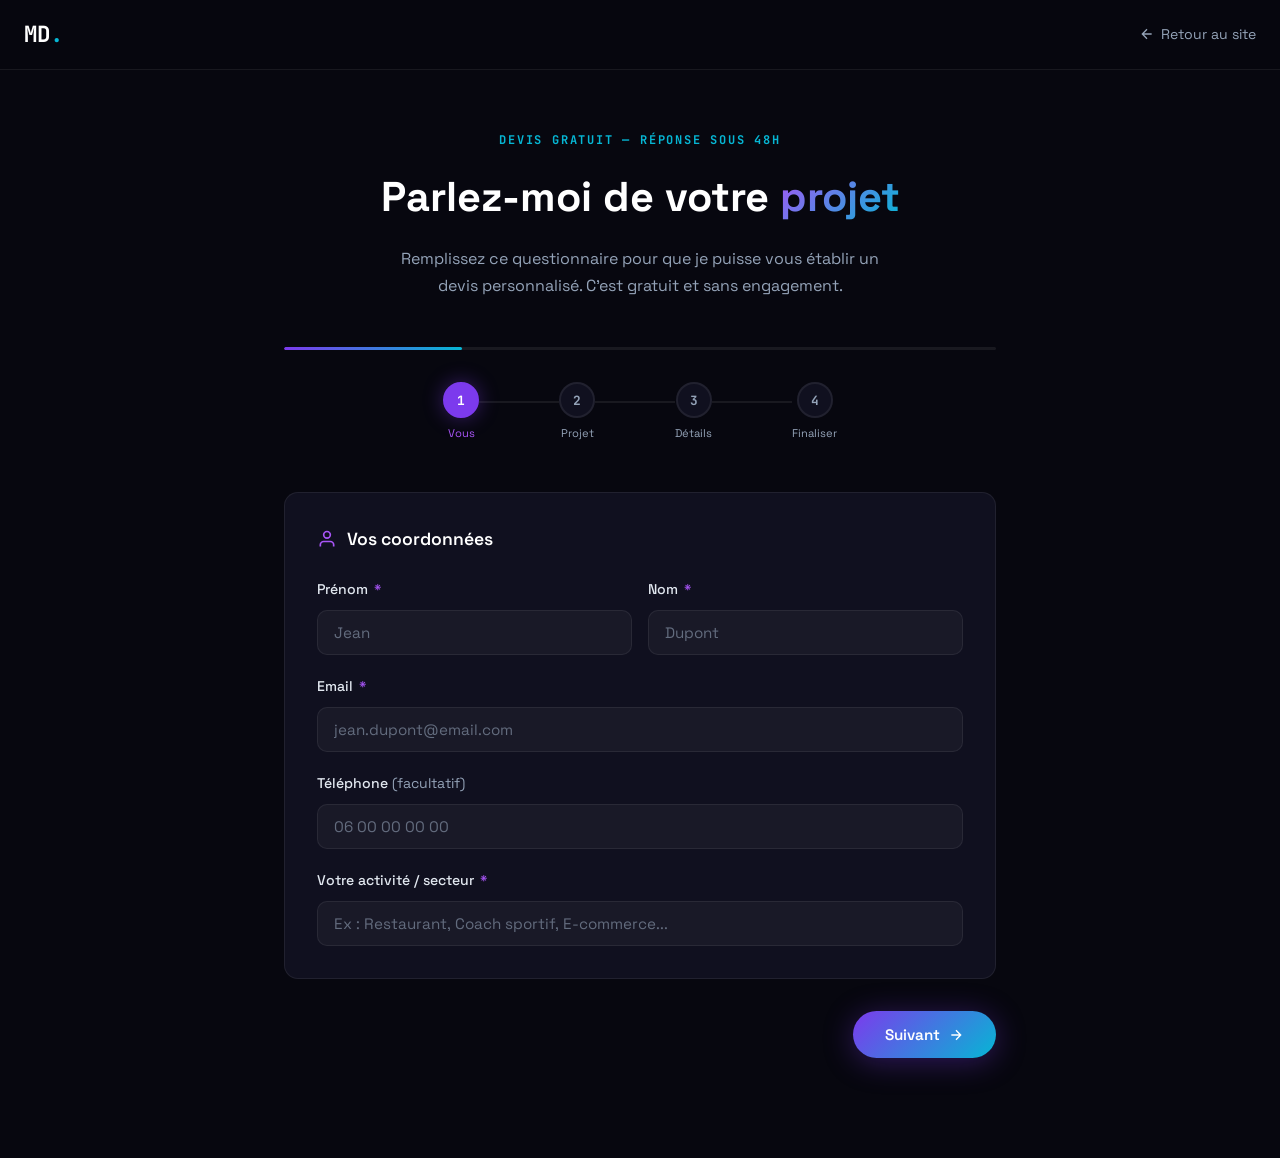
==== questionnaire.html @ 909923e6 "site terminer" ====
<!DOCTYPE html>
<html lang="fr">
<head>
  <meta charset="UTF-8" />
  <meta name="viewport" content="width=device-width, initial-scale=1.0" />
  <title>Questionnaire Projet — Maël Dufour</title>
  <meta name="description" content="Décrivez votre projet web et recevez un devis personnalisé sous 48h." />
  <link rel="preconnect" href="https://fonts.googleapis.com" />
  <link rel="preconnect" href="https://fonts.gstatic.com" crossorigin />
  <link href="https://fonts.googleapis.com/css2?family=Space+Grotesk:wght@300;400;500;600;700&family=JetBrains+Mono:wght@400;700&display=swap" rel="stylesheet" />
  <style>
    *, *::before, *::after { box-sizing: border-box; margin: 0; padding: 0; }

    :root {
      --bg: #07070f;
      --bg-2: #0d0d1a;
      --bg-card: #10101f;
      --border: rgba(255,255,255,0.07);
      --border-focus: rgba(124,58,237,0.6);
      --purple: #7c3aed;
      --purple-light: #a855f7;
      --cyan: #06b6d4;
      --text: #e2e8f0;
      --text-muted: #94a3b8;
      --radius: 14px;
      --radius-sm: 10px;
    }

    html { scroll-behavior: smooth; }
    body {
      font-family: 'Space Grotesk', sans-serif;
      background: var(--bg);
      color: var(--text);
      line-height: 1.7;
      min-height: 100vh;
    }

    a { text-decoration: none; color: inherit; }

    /* ===== NAV ===== */
    nav {
      display: flex;
      align-items: center;
      justify-content: space-between;
      padding: 0 24px;
      height: 70px;
      border-bottom: 1px solid var(--border);
      background: rgba(7,7,15,0.9);
      backdrop-filter: blur(20px);
      position: sticky;
      top: 0;
      z-index: 10;
    }
    .logo {
      font-family: 'JetBrains Mono', monospace;
      font-size: 1.4rem;
      font-weight: 700;
      color: #fff;
    }
    .dot { color: var(--cyan); }
    .back-link {
      display: flex;
      align-items: center;
      gap: 6px;
      font-size: 0.88rem;
      color: var(--text-muted);
      transition: color 0.2s;
    }
    .back-link:hover { color: #fff; }
    .back-link svg { width: 16px; height: 16px; }

    /* ===== LAYOUT ===== */
    .page {
      max-width: 760px;
      margin: 0 auto;
      padding: 60px 24px 100px;
    }

    .page-header {
      text-align: center;
      margin-bottom: 3rem;
    }
    .page-tag {
      font-family: 'JetBrains Mono', monospace;
      font-size: 0.75rem;
      font-weight: 700;
      text-transform: uppercase;
      letter-spacing: 0.15em;
      color: var(--cyan);
      margin-bottom: 0.75rem;
      display: block;
    }
    .page-header h1 {
      font-size: clamp(1.8rem, 5vw, 2.6rem);
      font-weight: 700;
      color: #fff;
      margin-bottom: 0.75rem;
    }
    .page-header p { color: var(--text-muted); font-size: 1rem; max-width: 520px; margin: 0 auto; }

    .gradient-text {
      background: linear-gradient(135deg, var(--purple-light), var(--cyan));
      -webkit-background-clip: text;
      -webkit-text-fill-color: transparent;
      background-clip: text;
    }

    /* ===== STEPS INDICATOR ===== */
    .steps-indicator {
      display: flex;
      align-items: center;
      justify-content: center;
      gap: 0;
      margin-bottom: 3rem;
    }
    .step-dot {
      display: flex;
      flex-direction: column;
      align-items: center;
      gap: 6px;
    }
    .step-dot .dot-circle {
      width: 36px; height: 36px;
      border-radius: 50%;
      border: 2px solid var(--border);
      display: flex;
      align-items: center;
      justify-content: center;
      font-size: 0.8rem;
      font-weight: 700;
      color: var(--text-muted);
      background: var(--bg-card);
      transition: all 0.3s;
      font-family: 'JetBrains Mono', monospace;
    }
    .step-dot.active .dot-circle {
      border-color: var(--purple);
      background: var(--purple);
      color: #fff;
      box-shadow: 0 0 20px rgba(124,58,237,0.4);
    }
    .step-dot.done .dot-circle {
      border-color: var(--cyan);
      background: rgba(6,182,212,0.15);
      color: var(--cyan);
    }
    .step-dot .dot-label {
      font-size: 0.7rem;
      color: var(--text-muted);
      white-space: nowrap;
    }
    .step-dot.active .dot-label { color: var(--purple-light); }
    .step-line {
      flex: 1;
      height: 2px;
      background: var(--border);
      max-width: 80px;
      margin-bottom: 22px;
      transition: background 0.3s;
    }
    .step-line.done { background: var(--cyan); }

    /* ===== FORM STEPS ===== */
    .form-step { display: none; }
    .form-step.active { display: block; animation: fadeIn 0.4s ease; }
    @keyframes fadeIn {
      from { opacity: 0; transform: translateY(16px); }
      to { opacity: 1; transform: translateY(0); }
    }

    /* ===== FORM ELEMENTS ===== */
    .form-card {
      background: var(--bg-card);
      border: 1px solid var(--border);
      border-radius: var(--radius);
      padding: 2rem;
      margin-bottom: 1.5rem;
    }
    .form-card h2 {
      font-size: 1.1rem;
      font-weight: 600;
      color: #fff;
      margin-bottom: 1.5rem;
      display: flex;
      align-items: center;
      gap: 10px;
    }
    .form-card h2 svg { width: 20px; height: 20px; color: var(--purple-light); }

    .field { margin-bottom: 1.25rem; }
    .field:last-child { margin-bottom: 0; }
    label {
      display: block;
      font-size: 0.88rem;
      font-weight: 500;
      color: var(--text);
      margin-bottom: 0.5rem;
    }
    label .req { color: var(--purple-light); margin-left: 2px; }

    input[type="text"],
    input[type="email"],
    input[type="tel"],
    select,
    textarea {
      width: 100%;
      padding: 12px 16px;
      background: rgba(255,255,255,0.04);
      border: 1px solid var(--border);
      border-radius: var(--radius-sm);
      color: var(--text);
      font-family: 'Space Grotesk', sans-serif;
      font-size: 0.95rem;
      outline: none;
      transition: border-color 0.2s, box-shadow 0.2s, background 0.2s;
      -webkit-appearance: none;
      appearance: none;
    }
    input::placeholder, textarea::placeholder { color: var(--text-muted); opacity: 0.6; }
    input:focus, select:focus, textarea:focus {
      border-color: var(--border-focus);
      background: rgba(124,58,237,0.06);
      box-shadow: 0 0 0 3px rgba(124,58,237,0.1);
    }
    textarea { resize: vertical; min-height: 120px; }
    select {
      background-image: url("data:image/svg+xml,%3Csvg xmlns='http://www.w3.org/2000/svg' width='12' height='12' viewBox='0 0 24 24' fill='none' stroke='%2394a3b8' stroke-width='2'%3E%3Cpolyline points='6 9 12 15 18 9'/%3E%3C/svg%3E");
      background-repeat: no-repeat;
      background-position: right 14px center;
      padding-right: 40px;
      cursor: pointer;
    }
    select option { background: #1a1a2e; color: var(--text); }

    .field-row { display: grid; grid-template-columns: 1fr 1fr; gap: 1rem; }

    /* Checkboxes & Radios */
    .check-grid {
      display: grid;
      grid-template-columns: 1fr 1fr;
      gap: 0.6rem;
    }
    .check-item {
      display: flex;
      align-items: center;
      gap: 10px;
      padding: 10px 14px;
      background: rgba(255,255,255,0.03);
      border: 1px solid var(--border);
      border-radius: var(--radius-sm);
      cursor: pointer;
      transition: border-color 0.2s, background 0.2s;
      user-select: none;
    }
    .check-item:hover { border-color: rgba(124,58,237,0.35); background: rgba(124,58,237,0.06); }
    .check-item input[type="checkbox"],
    .check-item input[type="radio"] {
      width: 16px; height: 16px;
      accent-color: var(--purple);
      cursor: pointer;
      flex-shrink: 0;
    }
    .check-item span { font-size: 0.88rem; color: var(--text-muted); }
    .check-item:has(input:checked) {
      border-color: rgba(124,58,237,0.5);
      background: rgba(124,58,237,0.1);
    }
    .check-item:has(input:checked) span { color: var(--text); }

    /* Field hint */
    .field-hint {
      font-size: 0.78rem;
      color: var(--text-muted);
      margin-top: 0.4rem;
      opacity: 0.7;
    }

    /* Error */
    .field-error {
      font-size: 0.78rem;
      color: #f87171;
      margin-top: 0.4rem;
      display: none;
    }
    .field.has-error input,
    .field.has-error select,
    .field.has-error textarea {
      border-color: rgba(248,113,113,0.5);
    }
    .field.has-error .field-error { display: block; }

    /* ===== NAV BUTTONS ===== */
    .form-nav {
      display: flex;
      justify-content: space-between;
      align-items: center;
      margin-top: 2rem;
      gap: 1rem;
    }
    .btn-prev {
      display: inline-flex;
      align-items: center;
      gap: 6px;
      padding: 12px 24px;
      background: transparent;
      border: 1px solid var(--border);
      border-radius: 50px;
      color: var(--text-muted);
      font-family: 'Space Grotesk', sans-serif;
      font-size: 0.9rem;
      font-weight: 500;
      cursor: pointer;
      transition: border-color 0.2s, color 0.2s;
    }
    .btn-prev:hover { border-color: rgba(255,255,255,0.2); color: var(--text); }
    .btn-prev svg { width: 16px; height: 16px; }

    .btn-next, .btn-submit {
      display: inline-flex;
      align-items: center;
      gap: 8px;
      padding: 14px 32px;
      background: linear-gradient(135deg, var(--purple), var(--cyan));
      color: #fff;
      font-family: 'Space Grotesk', sans-serif;
      font-size: 0.95rem;
      font-weight: 600;
      border: none;
      border-radius: 50px;
      cursor: pointer;
      transition: opacity 0.2s, transform 0.2s, box-shadow 0.2s;
      box-shadow: 0 4px 30px rgba(124,58,237,0.35);
    }
    .btn-next:hover, .btn-submit:hover {
      opacity: 0.9;
      transform: translateY(-2px);
      box-shadow: 0 8px 40px rgba(124,58,237,0.5);
    }
    .btn-next svg, .btn-submit svg { width: 16px; height: 16px; }

    /* ===== PAYMENT INFO ===== */
    .payment-info {
      display: flex;
      gap: 1rem;
      margin-top: 1.5rem;
    }
    .payment-card {
      flex: 1;
      padding: 1.25rem;
      border-radius: var(--radius-sm);
      text-align: center;
    }
    .payment-card--30 {
      background: rgba(124,58,237,0.1);
      border: 1px solid rgba(124,58,237,0.3);
    }
    .payment-card--70 {
      background: rgba(6,182,212,0.08);
      border: 1px solid rgba(6,182,212,0.25);
    }
    .payment-pct {
      font-family: 'JetBrains Mono', monospace;
      font-size: 2rem;
      font-weight: 700;
      display: block;
      margin-bottom: 4px;
    }
    .payment-card--30 .payment-pct { color: var(--purple-light); }
    .payment-card--70 .payment-pct { color: var(--cyan); }
    .payment-label { font-size: 0.82rem; color: var(--text-muted); }

    /* ===== SUCCESS ===== */
    #success {
      display: none;
      text-align: center;
      padding: 4rem 2rem;
      animation: fadeIn 0.5s ease;
    }
    .success-icon {
      width: 80px; height: 80px;
      background: rgba(34,197,94,0.1);
      border: 2px solid rgba(34,197,94,0.3);
      border-radius: 50%;
      display: flex;
      align-items: center;
      justify-content: center;
      margin: 0 auto 2rem;
    }
    .success-icon svg { width: 36px; height: 36px; color: #22c55e; }
    #success h2 { font-size: 1.8rem; color: #fff; margin-bottom: 0.75rem; }
    #success p { color: var(--text-muted); max-width: 420px; margin: 0 auto 2rem; }
    .btn-home {
      display: inline-flex;
      align-items: center;
      gap: 8px;
      padding: 14px 28px;
      background: linear-gradient(135deg, var(--purple), var(--cyan));
      color: #fff;
      font-weight: 600;
      border-radius: 50px;
      transition: opacity 0.2s;
    }
    .btn-home:hover { opacity: 0.85; }

    /* ===== PROGRESS BAR ===== */
    .progress-bar {
      height: 3px;
      background: var(--border);
      border-radius: 2px;
      margin-bottom: 2rem;
      overflow: hidden;
    }
    .progress-fill {
      height: 100%;
      background: linear-gradient(90deg, var(--purple), var(--cyan));
      border-radius: 2px;
      transition: width 0.4s ease;
    }

    @media (max-width: 600px) {
      .field-row { grid-template-columns: 1fr; }
      .check-grid { grid-template-columns: 1fr; }
      .payment-info { flex-direction: column; }
      .form-card { padding: 1.5rem; }
    }
  </style>
</head>
<body>

  <nav>
    <a href="index.html" class="logo">MD<span class="dot">.</span></a>
    <a href="index.html" class="back-link">
      <svg viewBox="0 0 24 24" fill="none" stroke="currentColor" stroke-width="2"><path d="M19 12H5M12 19l-7-7 7-7"/></svg>
      Retour au site
    </a>
  </nav>

  <div class="page">
    <div class="page-header">
      <span class="page-tag">Devis gratuit — Réponse sous 48h</span>
      <h1>Parlez-moi de votre <span class="gradient-text">projet</span></h1>
      <p>Remplissez ce questionnaire pour que je puisse vous établir un devis personnalisé. C'est gratuit et sans engagement.</p>
    </div>

    <!-- PROGRESS -->
    <div class="progress-bar">
      <div class="progress-fill" id="progressFill" style="width: 25%"></div>
    </div>

    <!-- STEPS INDICATOR -->
    <div class="steps-indicator">
      <div class="step-dot active" id="sdot-1">
        <div class="dot-circle">1</div>
        <span class="dot-label">Vous</span>
      </div>
      <div class="step-line" id="sline-1"></div>
      <div class="step-dot" id="sdot-2">
        <div class="dot-circle">2</div>
        <span class="dot-label">Projet</span>
      </div>
      <div class="step-line" id="sline-2"></div>
      <div class="step-dot" id="sdot-3">
        <div class="dot-circle">3</div>
        <span class="dot-label">Détails</span>
      </div>
      <div class="step-line" id="sline-3"></div>
      <div class="step-dot" id="sdot-4">
        <div class="dot-circle">4</div>
        <span class="dot-label">Finaliser</span>
      </div>
    </div>

    <!-- FORM -->
    <form id="quoteForm" novalidate>

      <!-- STEP 1 : IDENTITÉ -->
      <div class="form-step active" data-step="1">
        <div class="form-card">
          <h2>
            <svg viewBox="0 0 24 24" fill="none" stroke="currentColor" stroke-width="2"><path d="M20 21v-2a4 4 0 0 0-4-4H8a4 4 0 0 0-4 4v2"/><circle cx="12" cy="7" r="4"/></svg>
            Vos coordonnées
          </h2>
          <div class="field-row">
            <div class="field" id="f-prenom">
              <label>Prénom <span class="req">*</span></label>
              <input type="text" name="prenom" placeholder="Jean" />
              <span class="field-error">Ce champ est requis.</span>
            </div>
            <div class="field" id="f-nom">
              <label>Nom <span class="req">*</span></label>
              <input type="text" name="nom" placeholder="Dupont" />
              <span class="field-error">Ce champ est requis.</span>
            </div>
          </div>
          <div class="field" id="f-email">
            <label>Email <span class="req">*</span></label>
            <input type="email" name="email" placeholder="jean.dupont@email.com" />
            <span class="field-error">Veuillez entrer un email valide.</span>
          </div>
          <div class="field">
            <label>Téléphone <span style="color:var(--text-muted); font-weight:400">(facultatif)</span></label>
            <input type="tel" name="telephone" placeholder="06 00 00 00 00" />
          </div>
          <div class="field">
            <label>Votre activité / secteur <span class="req">*</span></label>
            <input type="text" name="activite" placeholder="Ex : Restaurant, Coach sportif, E-commerce..." id="f-activite-input" />
            <span class="field-error" id="f-activite-error">Ce champ est requis.</span>
          </div>
        </div>

        <div class="form-nav">
          <span></span>
          <button type="button" class="btn-next" onclick="nextStep(1)">
            Suivant
            <svg viewBox="0 0 24 24" fill="none" stroke="currentColor" stroke-width="2"><path d="M5 12h14M12 5l7 7-7 7"/></svg>
          </button>
        </div>
      </div>

      <!-- STEP 2 : PROJET -->
      <div class="form-step" data-step="2">
        <div class="form-card">
          <h2>
            <svg viewBox="0 0 24 24" fill="none" stroke="currentColor" stroke-width="2"><rect x="3" y="3" width="18" height="18" rx="2"/><path d="M3 9h18"/><path d="M9 21V9"/></svg>
            Type de projet
          </h2>
          <div class="field">
            <label>Quel type de site souhaitez-vous ? <span class="req">*</span></label>
            <div class="check-grid" id="typeProjet">
              <label class="check-item">
                <input type="radio" name="type_projet" value="Site vitrine" />
                <span>Site vitrine</span>
              </label>
              <label class="check-item">
                <input type="radio" name="type_projet" value="Site e-commerce" />
                <span>Site e-commerce</span>
              </label>
              <label class="check-item">
                <input type="radio" name="type_projet" value="Application web" />
                <span>Application web</span>
              </label>
              <label class="check-item">
                <input type="radio" name="type_projet" value="Blog / Portfolio" />
                <span>Blog / Portfolio</span>
              </label>
              <label class="check-item">
                <input type="radio" name="type_projet" value="Refonte de site" />
                <span>Refonte de site existant</span>
              </label>
              <label class="check-item">
                <input type="radio" name="type_projet" value="Autre" />
                <span>Autre</span>
              </label>
            </div>
            <span class="field-error" id="typeProjetError">Veuillez sélectionner une option.</span>
          </div>
        </div>

        <div class="form-card">
          <h2>
            <svg viewBox="0 0 24 24" fill="none" stroke="currentColor" stroke-width="2"><path d="M11 4H4a2 2 0 0 0-2 2v14a2 2 0 0 0 2 2h14a2 2 0 0 0 2-2v-7"/><path d="M18.5 2.5a2.121 2.121 0 0 1 3 3L12 15l-4 1 1-4 9.5-9.5z"/></svg>
            Description du projet
          </h2>
          <div class="field" id="f-description">
            <label>Décrivez votre projet <span class="req">*</span></label>
            <textarea name="description" placeholder="Ex : Je souhaite un site vitrine pour mon restaurant avec une carte en ligne, un formulaire de réservation et une galerie photos..."></textarea>
            <span class="field-error">Merci de décrire votre projet.</span>
          </div>
        </div>

        <div class="form-nav">
          <button type="button" class="btn-prev" onclick="prevStep(2)">
            <svg viewBox="0 0 24 24" fill="none" stroke="currentColor" stroke-width="2"><path d="M19 12H5M12 5l-7 7 7 7"/></svg>
            Retour
          </button>
          <button type="button" class="btn-next" onclick="nextStep(2)">
            Suivant
            <svg viewBox="0 0 24 24" fill="none" stroke="currentColor" stroke-width="2"><path d="M5 12h14M12 5l7 7-7 7"/></svg>
          </button>
        </div>
      </div>

      <!-- STEP 3 : DÉTAILS -->
      <div class="form-step" data-step="3">
        <div class="form-card">
          <h2>
            <svg viewBox="0 0 24 24" fill="none" stroke="currentColor" stroke-width="2"><polyline points="9 11 12 14 22 4"/><path d="M21 12v7a2 2 0 0 1-2 2H5a2 2 0 0 1-2-2V5a2 2 0 0 1 2-2h11"/></svg>
            Fonctionnalités souhaitées
          </h2>
          <div class="field">
            <label>Cochez tout ce qui vous intéresse</label>
            <div class="check-grid">
              <label class="check-item">
                <input type="checkbox" name="features" value="Formulaire de contact" />
                <span>Formulaire de contact</span>
              </label>
              <label class="check-item">
                <input type="checkbox" name="features" value="Blog / actualités" />
                <span>Blog / actualités</span>
              </label>
              <label class="check-item">
                <input type="checkbox" name="features" value="Espace membre / login" />
                <span>Espace membre / login</span>
              </label>
              <label class="check-item">
                <input type="checkbox" name="features" value="Paiement en ligne" />
                <span>Paiement en ligne</span>
              </label>
              <label class="check-item">
                <input type="checkbox" name="features" value="Galerie photos / portfolio" />
                <span>Galerie photos / portfolio</span>
              </label>
              <label class="check-item">
                <input type="checkbox" name="features" value="Multilingue" />
                <span>Multilingue</span>
              </label>
              <label class="check-item">
                <input type="checkbox" name="features" value="Réservation en ligne" />
                <span>Réservation en ligne</span>
              </label>
              <label class="check-item">
                <input type="checkbox" name="features" value="Chat / support" />
                <span>Chat / support</span>
              </label>
              <label class="check-item">
                <input type="checkbox" name="features" value="Tableau de bord admin" />
                <span>Tableau de bord admin</span>
              </label>
              <label class="check-item">
                <input type="checkbox" name="features" value="Carte Google Maps" />
                <span>Carte Google Maps</span>
              </label>
            </div>
          </div>
        </div>

        <div class="form-card">
          <h2>
            <svg viewBox="0 0 24 24" fill="none" stroke="currentColor" stroke-width="2"><circle cx="12" cy="12" r="10"/><polyline points="12 6 12 12 16 14"/></svg>
            Bon à savoir
          </h2>
          <div style="display:flex; flex-direction:column; gap:0.75rem;">
            <div style="display:flex; align-items:flex-start; gap:12px; padding:1rem 1.25rem; background:rgba(124,58,237,0.08); border:1px solid rgba(124,58,237,0.25); border-radius:10px;">
              <svg style="flex-shrink:0;margin-top:2px;color:#a855f7;width:20px;height:20px;" viewBox="0 0 24 24" fill="none" stroke="currentColor" stroke-width="2"><path d="M17 21v-2a4 4 0 0 0-4-4H5a4 4 0 0 0-4 4v2"/><circle cx="9" cy="7" r="4"/><path d="M23 21v-2a4 4 0 0 0-3-3.87"/><path d="M16 3.13a4 4 0 0 1 0 7.75"/></svg>
              <div>
                <p style="color:#fff; font-weight:600; margin-bottom:4px; font-size:0.92rem;">Un seul projet à la fois</p>
                <p style="font-size:0.85rem; margin:0;">Je ne prends qu'un seul contrat à la fois. Cela me permet de me consacrer entièrement à votre projet et de vous livrer un travail de qualité, sans précipitation.</p>
              </div>
            </div>
          </div>
          <div class="field" style="margin-top:1.25rem; margin-bottom:0;">
            <label>Avez-vous déjà une adresse de site web (domaine) ?</label>
            <div class="check-grid" style="grid-template-columns: repeat(3, 1fr);">
              <label class="check-item">
                <input type="radio" name="domaine" value="Oui" />
                <span>Oui</span>
              </label>
              <label class="check-item">
                <input type="radio" name="domaine" value="Non" />
                <span>Non</span>
              </label>
              <label class="check-item">
                <input type="radio" name="domaine" value="Je ne sais pas" />
                <span>Je ne sais pas</span>
              </label>
            </div>
          </div>
        </div>

        <div class="form-nav">
          <button type="button" class="btn-prev" onclick="prevStep(3)">
            <svg viewBox="0 0 24 24" fill="none" stroke="currentColor" stroke-width="2"><path d="M19 12H5M12 5l-7 7 7 7"/></svg>
            Retour
          </button>
          <button type="button" class="btn-next" onclick="nextStep(3)">
            Suivant
            <svg viewBox="0 0 24 24" fill="none" stroke="currentColor" stroke-width="2"><path d="M5 12h14M12 5l7 7-7 7"/></svg>
          </button>
        </div>
      </div>

      <!-- STEP 4 : FINALISER -->
      <div class="form-step" data-step="4">
        <div class="form-card">
          <h2>
            <svg viewBox="0 0 24 24" fill="none" stroke="currentColor" stroke-width="2"><path d="M21 15a2 2 0 0 1-2 2H7l-4 4V5a2 2 0 0 1 2-2h14a2 2 0 0 1 2 2z"/></svg>
            Informations supplémentaires
          </h2>
          <div class="field">
            <label>Des sites qui vous plaisent / inspirations ?</label>
            <textarea name="inspirations" placeholder="Collez des liens ou décrivez un style qui vous plaît..." style="min-height: 90px;"></textarea>
            <p class="field-hint">Facultatif, mais très utile pour le design.</p>
          </div>
          <div class="field">
            <label>Avez-vous d'autres informations à ajouter ?</label>
            <textarea name="autres" placeholder="Tout ce qui pourrait m'aider à mieux comprendre votre projet..." style="min-height: 90px;"></textarea>
          </div>
          <div class="field">
            <label>Comment avez-vous entendu parler de moi ?</label>
            <select name="source">
              <option value="" disabled selected>Choisir...</option>
              <option value="Bouche à oreille">Bouche à oreille</option>
              <option value="Réseaux sociaux">Réseaux sociaux</option>
              <option value="Recherche Google">Recherche Google</option>
              <option value="Recommandation">Recommandation d'un ami / collègue</option>
              <option value="Autre">Autre</option>
            </select>
          </div>
        </div>

        <!-- MODALITÉ DE PAIEMENT -->
        <div class="form-card">
          <h2>
            <svg viewBox="0 0 24 24" fill="none" stroke="currentColor" stroke-width="2"><rect x="1" y="4" width="22" height="16" rx="2"/><line x1="1" y1="10" x2="23" y2="10"/></svg>
            Modalité de paiement
          </h2>
          <p style="font-size:0.9rem; color:var(--text-muted); margin-bottom:0">En acceptant le devis, vous confirmez avoir pris connaissance des conditions de paiement suivantes :</p>
          <div class="payment-info">
            <div class="payment-card payment-card--30">
              <span class="payment-pct">30%</span>
              <span class="payment-label">Acompte au démarrage du projet</span>
            </div>
            <div class="payment-card payment-card--70">
              <span class="payment-pct">70%</span>
              <span class="payment-label">Solde à la livraison du site</span>
            </div>
          </div>
        </div>

        <div class="form-nav">
          <button type="button" class="btn-prev" onclick="prevStep(4)">
            <svg viewBox="0 0 24 24" fill="none" stroke="currentColor" stroke-width="2"><path d="M19 12H5M12 5l-7 7 7 7"/></svg>
            Retour
          </button>
          <button type="submit" class="btn-submit">
            <svg viewBox="0 0 24 24" fill="none" stroke="currentColor" stroke-width="2"><path d="M22 2L11 13M22 2l-7 20-4-9-9-4 20-7z"/></svg>
            Envoyer ma demande
          </button>
        </div>
      </div>

    </form>

    <!-- SUCCESS -->
    <div id="success">
      <div class="success-icon">
        <svg viewBox="0 0 24 24" fill="none" stroke="currentColor" stroke-width="2.5"><polyline points="20 6 9 17 4 12"/></svg>
      </div>
      <h2>Demande envoyée !</h2>
      <p>Merci pour votre confiance. Je lis votre questionnaire et vous réponds avec un devis sous <strong>48h</strong>.</p>
      <a href="index.html" class="btn-home">
        <svg viewBox="0 0 24 24" fill="none" stroke="currentColor" stroke-width="2" style="width:16px;height:16px;"><path d="M3 9l9-7 9 7v11a2 2 0 0 1-2 2H5a2 2 0 0 1-2-2z"/><polyline points="9 22 9 12 15 12 15 22"/></svg>
        Retour à l'accueil
      </a>
    </div>

  </div>

  <script>
    // ---- STEP NAVIGATION ----
    let currentStep = 1;
    const totalSteps = 4;

    function updateUI(step) {
      // Show correct form step
      document.querySelectorAll('.form-step').forEach(s => s.classList.remove('active'));
      const active = document.querySelector(`[data-step="${step}"]`);
      if (active) active.classList.add('active');

      // Progress bar
      document.getElementById('progressFill').style.width = (step / totalSteps * 100) + '%';

      // Step dots
      for (let i = 1; i <= totalSteps; i++) {
        const dot = document.getElementById(`sdot-${i}`);
        dot.classList.remove('active', 'done');
        if (i < step) dot.classList.add('done');
        else if (i === step) dot.classList.add('active');
      }
      // Step lines
      for (let i = 1; i < totalSteps; i++) {
        const line = document.getElementById(`sline-${i}`);
        if (line) line.classList.toggle('done', i < step);
      }

      window.scrollTo({ top: 0, behavior: 'smooth' });
    }

    function validateStep(step) {
      let valid = true;

      if (step === 1) {
        ['prenom', 'nom'].forEach(name => {
          const field = document.querySelector(`input[name="${name}"]`);
          const wrapper = field.closest('.field');
          if (!field.value.trim()) {
            wrapper.classList.add('has-error');
            valid = false;
          } else {
            wrapper.classList.remove('has-error');
          }
        });

        const email = document.querySelector('input[name="email"]');
        const emailWrapper = email.closest('.field');
        const emailValid = /^[^\s@]+@[^\s@]+\.[^\s@]+$/.test(email.value.trim());
        if (!emailValid) {
          emailWrapper.classList.add('has-error');
          valid = false;
        } else {
          emailWrapper.classList.remove('has-error');
        }

        const activite = document.querySelector('input[name="activite"]');
        const activiteWrapper = document.getElementById('f-activite-input').closest('.field');
        if (!activite.value.trim()) {
          activiteWrapper.classList.add('has-error');
          document.getElementById('f-activite-error').style.display = 'block';
          valid = false;
        } else {
          activiteWrapper.classList.remove('has-error');
          document.getElementById('f-activite-error').style.display = 'none';
        }
      }

      if (step === 2) {
        const typeSelected = document.querySelector('input[name="type_projet"]:checked');
        const typeError = document.getElementById('typeProjetError');
        if (!typeSelected) {
          typeError.style.display = 'block';
          valid = false;
        } else {
          typeError.style.display = 'none';
        }

        const desc = document.querySelector('textarea[name="description"]');
        const descWrapper = desc.closest('.field');
        if (!desc.value.trim()) {
          descWrapper.classList.add('has-error');
          valid = false;
        } else {
          descWrapper.classList.remove('has-error');
        }
      }

      // step 3 : no required fields

      return valid;
    }

    function nextStep(from) {
      if (!validateStep(from)) return;
      currentStep = from + 1;
      updateUI(currentStep);
    }

    function prevStep(from) {
      currentStep = from - 1;
      updateUI(currentStep);
    }

    // ---- FORM SUBMIT ----
    document.getElementById('quoteForm').addEventListener('submit', function(e) {
      e.preventDefault();

      const data = new FormData(this);
      const features = [...document.querySelectorAll('input[name="features"]:checked')].map(i => i.value);

      // Build email body
      const body = [
        `Prénom : ${data.get('prenom')}`,
        `Nom : ${data.get('nom')}`,
        `Email : ${data.get('email')}`,
        `Téléphone : ${data.get('telephone') || 'Non renseigné'}`,
        `Activité : ${data.get('activite')}`,
        ``,
        `Type de projet : ${data.get('type_projet')}`,
        `Description : ${data.get('description')}`,
        ``,
        `Fonctionnalités : ${features.length ? features.join(', ') : 'Aucune sélectionnée'}`,
        `Domaine existant : ${data.get('domaine') || 'Non renseigné'}`,
        ``,
        `Inspirations : ${data.get('inspirations') || 'Non renseigné'}`,
        `Autres infos : ${data.get('autres') || 'Non renseigné'}`,
        `Source : ${data.get('source') || 'Non renseigné'}`,
      ].join('\n');

      const subject = encodeURIComponent(`[Devis] Nouveau projet - ${data.get('prenom')} ${data.get('nom')}`);
      const bodyEncoded = encodeURIComponent(body);

      // Open mailto
      window.location.href = `mailto:maeldufour408@gmail.com?subject=${subject}&body=${bodyEncoded}`;

      // Show success
      document.getElementById('quoteForm').style.display = 'none';
      document.querySelector('.steps-indicator').style.display = 'none';
      document.querySelector('.progress-bar').style.display = 'none';
      document.getElementById('success').style.display = 'block';
    });
  </script>

</body>
</html>
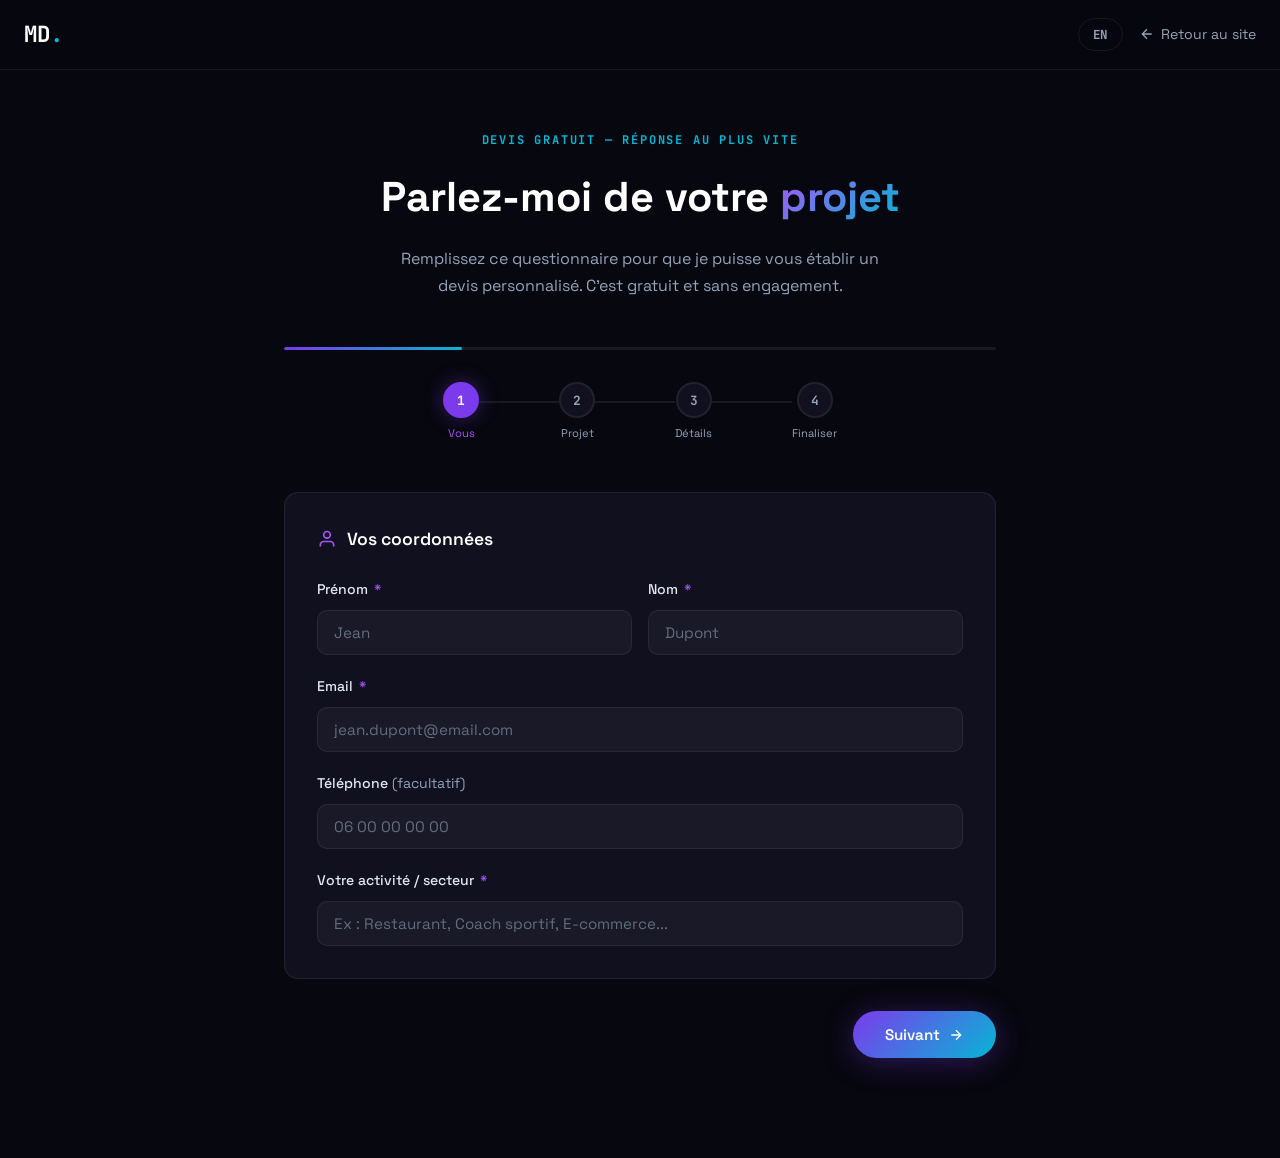
==== commit 4ebf0b72: "push" ====
--- a/questionnaire.html
+++ b/questionnaire.html
@@ -4,418 +4,125 @@
   <meta charset="UTF-8" />
   <meta name="viewport" content="width=device-width, initial-scale=1.0" />
   <title>Questionnaire Projet — Maël Dufour</title>
-  <meta name="description" content="Décrivez votre projet web et recevez un devis personnalisé sous 48h." />
   <link rel="preconnect" href="https://fonts.googleapis.com" />
   <link rel="preconnect" href="https://fonts.gstatic.com" crossorigin />
   <link href="https://fonts.googleapis.com/css2?family=Space+Grotesk:wght@300;400;500;600;700&family=JetBrains+Mono:wght@400;700&display=swap" rel="stylesheet" />
   <style>
     *, *::before, *::after { box-sizing: border-box; margin: 0; padding: 0; }
-
     :root {
-      --bg: #07070f;
-      --bg-2: #0d0d1a;
-      --bg-card: #10101f;
-      --border: rgba(255,255,255,0.07);
-      --border-focus: rgba(124,58,237,0.6);
-      --purple: #7c3aed;
-      --purple-light: #a855f7;
-      --cyan: #06b6d4;
-      --text: #e2e8f0;
-      --text-muted: #94a3b8;
-      --radius: 14px;
-      --radius-sm: 10px;
-    }
-
+      --bg: #07070f; --bg-2: #0d0d1a; --bg-card: #10101f;
+      --border: rgba(255,255,255,0.07); --border-focus: rgba(124,58,237,0.6);
+      --purple: #7c3aed; --purple-light: #a855f7; --cyan: #06b6d4;
+      --text: #e2e8f0; --text-muted: #94a3b8;
+      --radius: 14px; --radius-sm: 10px;
+    }
     html { scroll-behavior: smooth; }
-    body {
-      font-family: 'Space Grotesk', sans-serif;
-      background: var(--bg);
-      color: var(--text);
-      line-height: 1.7;
-      min-height: 100vh;
-    }
-
+    body { font-family: 'Space Grotesk', sans-serif; background: var(--bg); color: var(--text); line-height: 1.7; min-height: 100vh; }
     a { text-decoration: none; color: inherit; }
 
-    /* ===== NAV ===== */
     nav {
-      display: flex;
-      align-items: center;
-      justify-content: space-between;
-      padding: 0 24px;
-      height: 70px;
-      border-bottom: 1px solid var(--border);
-      background: rgba(7,7,15,0.9);
-      backdrop-filter: blur(20px);
-      position: sticky;
-      top: 0;
-      z-index: 10;
-    }
-    .logo {
-      font-family: 'JetBrains Mono', monospace;
-      font-size: 1.4rem;
-      font-weight: 700;
-      color: #fff;
-    }
+      display: flex; align-items: center; justify-content: space-between;
+      padding: 0 24px; height: 70px; border-bottom: 1px solid var(--border);
+      background: rgba(7,7,15,0.9); backdrop-filter: blur(20px);
+      position: sticky; top: 0; z-index: 10;
+    }
+    .logo { font-family: 'JetBrains Mono', monospace; font-size: 1.4rem; font-weight: 700; color: #fff; }
     .dot { color: var(--cyan); }
-    .back-link {
-      display: flex;
-      align-items: center;
-      gap: 6px;
-      font-size: 0.88rem;
-      color: var(--text-muted);
-      transition: color 0.2s;
-    }
+    .nav-right { display: flex; align-items: center; gap: 1rem; }
+    .back-link { display: flex; align-items: center; gap: 6px; font-size: 0.88rem; color: var(--text-muted); transition: color 0.2s; }
     .back-link:hover { color: #fff; }
     .back-link svg { width: 16px; height: 16px; }
-
-    /* ===== LAYOUT ===== */
-    .page {
-      max-width: 760px;
-      margin: 0 auto;
-      padding: 60px 24px 100px;
-    }
-
-    .page-header {
-      text-align: center;
-      margin-bottom: 3rem;
-    }
-    .page-tag {
-      font-family: 'JetBrains Mono', monospace;
-      font-size: 0.75rem;
-      font-weight: 700;
-      text-transform: uppercase;
-      letter-spacing: 0.15em;
-      color: var(--cyan);
-      margin-bottom: 0.75rem;
-      display: block;
-    }
-    .page-header h1 {
-      font-size: clamp(1.8rem, 5vw, 2.6rem);
-      font-weight: 700;
-      color: #fff;
-      margin-bottom: 0.75rem;
-    }
+    .lang-toggle {
+      padding: 7px 14px; background: transparent; border: 1px solid var(--border);
+      border-radius: 50px; color: var(--text-muted);
+      font-family: 'JetBrains Mono', monospace; font-size: 0.78rem; font-weight: 700;
+      letter-spacing: 0.05em; cursor: pointer; transition: border-color 0.2s, color 0.2s, background 0.2s;
+    }
+    .lang-toggle:hover { border-color: var(--cyan); color: var(--cyan); background: rgba(6,182,212,0.07); }
+
+    .page { max-width: 760px; margin: 0 auto; padding: 60px 24px 100px; }
+    .page-header { text-align: center; margin-bottom: 3rem; }
+    .page-tag { font-family: 'JetBrains Mono', monospace; font-size: 0.75rem; font-weight: 700; text-transform: uppercase; letter-spacing: 0.15em; color: var(--cyan); margin-bottom: 0.75rem; display: block; }
+    .page-header h1 { font-size: clamp(1.8rem, 5vw, 2.6rem); font-weight: 700; color: #fff; margin-bottom: 0.75rem; }
     .page-header p { color: var(--text-muted); font-size: 1rem; max-width: 520px; margin: 0 auto; }
-
-    .gradient-text {
-      background: linear-gradient(135deg, var(--purple-light), var(--cyan));
-      -webkit-background-clip: text;
-      -webkit-text-fill-color: transparent;
-      background-clip: text;
-    }
-
-    /* ===== STEPS INDICATOR ===== */
-    .steps-indicator {
-      display: flex;
-      align-items: center;
-      justify-content: center;
-      gap: 0;
-      margin-bottom: 3rem;
-    }
-    .step-dot {
-      display: flex;
-      flex-direction: column;
-      align-items: center;
-      gap: 6px;
-    }
-    .step-dot .dot-circle {
-      width: 36px; height: 36px;
-      border-radius: 50%;
-      border: 2px solid var(--border);
-      display: flex;
-      align-items: center;
-      justify-content: center;
-      font-size: 0.8rem;
-      font-weight: 700;
-      color: var(--text-muted);
-      background: var(--bg-card);
-      transition: all 0.3s;
-      font-family: 'JetBrains Mono', monospace;
-    }
-    .step-dot.active .dot-circle {
-      border-color: var(--purple);
-      background: var(--purple);
-      color: #fff;
-      box-shadow: 0 0 20px rgba(124,58,237,0.4);
-    }
-    .step-dot.done .dot-circle {
-      border-color: var(--cyan);
-      background: rgba(6,182,212,0.15);
-      color: var(--cyan);
-    }
-    .step-dot .dot-label {
-      font-size: 0.7rem;
-      color: var(--text-muted);
-      white-space: nowrap;
-    }
+    .gradient-text { background: linear-gradient(135deg, var(--purple-light), var(--cyan)); -webkit-background-clip: text; -webkit-text-fill-color: transparent; background-clip: text; }
+
+    .steps-indicator { display: flex; align-items: center; justify-content: center; gap: 0; margin-bottom: 3rem; }
+    .step-dot { display: flex; flex-direction: column; align-items: center; gap: 6px; }
+    .step-dot .dot-circle { width: 36px; height: 36px; border-radius: 50%; border: 2px solid var(--border); display: flex; align-items: center; justify-content: center; font-size: 0.8rem; font-weight: 700; color: var(--text-muted); background: var(--bg-card); transition: all 0.3s; font-family: 'JetBrains Mono', monospace; }
+    .step-dot.active .dot-circle { border-color: var(--purple); background: var(--purple); color: #fff; box-shadow: 0 0 20px rgba(124,58,237,0.4); }
+    .step-dot.done .dot-circle { border-color: var(--cyan); background: rgba(6,182,212,0.15); color: var(--cyan); }
+    .step-dot .dot-label { font-size: 0.7rem; color: var(--text-muted); white-space: nowrap; }
     .step-dot.active .dot-label { color: var(--purple-light); }
-    .step-line {
-      flex: 1;
-      height: 2px;
-      background: var(--border);
-      max-width: 80px;
-      margin-bottom: 22px;
-      transition: background 0.3s;
-    }
+    .step-line { flex: 1; height: 2px; background: var(--border); max-width: 80px; margin-bottom: 22px; transition: background 0.3s; }
     .step-line.done { background: var(--cyan); }
 
-    /* ===== FORM STEPS ===== */
     .form-step { display: none; }
     .form-step.active { display: block; animation: fadeIn 0.4s ease; }
-    @keyframes fadeIn {
-      from { opacity: 0; transform: translateY(16px); }
-      to { opacity: 1; transform: translateY(0); }
-    }
-
-    /* ===== FORM ELEMENTS ===== */
-    .form-card {
-      background: var(--bg-card);
-      border: 1px solid var(--border);
-      border-radius: var(--radius);
-      padding: 2rem;
-      margin-bottom: 1.5rem;
-    }
-    .form-card h2 {
-      font-size: 1.1rem;
-      font-weight: 600;
-      color: #fff;
-      margin-bottom: 1.5rem;
-      display: flex;
-      align-items: center;
-      gap: 10px;
-    }
+    @keyframes fadeIn { from { opacity: 0; transform: translateY(16px); } to { opacity: 1; transform: translateY(0); } }
+
+    .form-card { background: var(--bg-card); border: 1px solid var(--border); border-radius: var(--radius); padding: 2rem; margin-bottom: 1.5rem; }
+    .form-card h2 { font-size: 1.1rem; font-weight: 600; color: #fff; margin-bottom: 1.5rem; display: flex; align-items: center; gap: 10px; }
     .form-card h2 svg { width: 20px; height: 20px; color: var(--purple-light); }
 
     .field { margin-bottom: 1.25rem; }
     .field:last-child { margin-bottom: 0; }
-    label {
-      display: block;
-      font-size: 0.88rem;
-      font-weight: 500;
-      color: var(--text);
-      margin-bottom: 0.5rem;
-    }
+    label { display: block; font-size: 0.88rem; font-weight: 500; color: var(--text); margin-bottom: 0.5rem; }
     label .req { color: var(--purple-light); margin-left: 2px; }
 
-    input[type="text"],
-    input[type="email"],
-    input[type="tel"],
-    select,
-    textarea {
-      width: 100%;
-      padding: 12px 16px;
-      background: rgba(255,255,255,0.04);
-      border: 1px solid var(--border);
-      border-radius: var(--radius-sm);
-      color: var(--text);
-      font-family: 'Space Grotesk', sans-serif;
-      font-size: 0.95rem;
-      outline: none;
-      transition: border-color 0.2s, box-shadow 0.2s, background 0.2s;
-      -webkit-appearance: none;
-      appearance: none;
+    input[type="text"], input[type="email"], input[type="tel"], select, textarea {
+      width: 100%; padding: 12px 16px; background: rgba(255,255,255,0.04); border: 1px solid var(--border);
+      border-radius: var(--radius-sm); color: var(--text); font-family: 'Space Grotesk', sans-serif;
+      font-size: 0.95rem; outline: none; transition: border-color 0.2s, box-shadow 0.2s, background 0.2s;
+      -webkit-appearance: none; appearance: none;
     }
     input::placeholder, textarea::placeholder { color: var(--text-muted); opacity: 0.6; }
-    input:focus, select:focus, textarea:focus {
-      border-color: var(--border-focus);
-      background: rgba(124,58,237,0.06);
-      box-shadow: 0 0 0 3px rgba(124,58,237,0.1);
-    }
+    input:focus, select:focus, textarea:focus { border-color: var(--border-focus); background: rgba(124,58,237,0.06); box-shadow: 0 0 0 3px rgba(124,58,237,0.1); }
     textarea { resize: vertical; min-height: 120px; }
-    select {
-      background-image: url("data:image/svg+xml,%3Csvg xmlns='http://www.w3.org/2000/svg' width='12' height='12' viewBox='0 0 24 24' fill='none' stroke='%2394a3b8' stroke-width='2'%3E%3Cpolyline points='6 9 12 15 18 9'/%3E%3C/svg%3E");
-      background-repeat: no-repeat;
-      background-position: right 14px center;
-      padding-right: 40px;
-      cursor: pointer;
-    }
+    select { background-image: url("data:image/svg+xml,%3Csvg xmlns='http://www.w3.org/2000/svg' width='12' height='12' viewBox='0 0 24 24' fill='none' stroke='%2394a3b8' stroke-width='2'%3E%3Cpolyline points='6 9 12 15 18 9'/%3E%3C/svg%3E"); background-repeat: no-repeat; background-position: right 14px center; padding-right: 40px; cursor: pointer; }
     select option { background: #1a1a2e; color: var(--text); }
 
     .field-row { display: grid; grid-template-columns: 1fr 1fr; gap: 1rem; }
-
-    /* Checkboxes & Radios */
-    .check-grid {
-      display: grid;
-      grid-template-columns: 1fr 1fr;
-      gap: 0.6rem;
-    }
-    .check-item {
-      display: flex;
-      align-items: center;
-      gap: 10px;
-      padding: 10px 14px;
-      background: rgba(255,255,255,0.03);
-      border: 1px solid var(--border);
-      border-radius: var(--radius-sm);
-      cursor: pointer;
-      transition: border-color 0.2s, background 0.2s;
-      user-select: none;
-    }
+    .check-grid { display: grid; grid-template-columns: 1fr 1fr; gap: 0.6rem; }
+    .check-item { display: flex; align-items: center; gap: 10px; padding: 10px 14px; background: rgba(255,255,255,0.03); border: 1px solid var(--border); border-radius: var(--radius-sm); cursor: pointer; transition: border-color 0.2s, background 0.2s; user-select: none; }
     .check-item:hover { border-color: rgba(124,58,237,0.35); background: rgba(124,58,237,0.06); }
-    .check-item input[type="checkbox"],
-    .check-item input[type="radio"] {
-      width: 16px; height: 16px;
-      accent-color: var(--purple);
-      cursor: pointer;
-      flex-shrink: 0;
-    }
+    .check-item input[type="checkbox"], .check-item input[type="radio"] { width: 16px; height: 16px; accent-color: var(--purple); cursor: pointer; flex-shrink: 0; }
     .check-item span { font-size: 0.88rem; color: var(--text-muted); }
-    .check-item:has(input:checked) {
-      border-color: rgba(124,58,237,0.5);
-      background: rgba(124,58,237,0.1);
-    }
+    .check-item:has(input:checked) { border-color: rgba(124,58,237,0.5); background: rgba(124,58,237,0.1); }
     .check-item:has(input:checked) span { color: var(--text); }
 
-    /* Field hint */
-    .field-hint {
-      font-size: 0.78rem;
-      color: var(--text-muted);
-      margin-top: 0.4rem;
-      opacity: 0.7;
-    }
-
-    /* Error */
-    .field-error {
-      font-size: 0.78rem;
-      color: #f87171;
-      margin-top: 0.4rem;
-      display: none;
-    }
-    .field.has-error input,
-    .field.has-error select,
-    .field.has-error textarea {
-      border-color: rgba(248,113,113,0.5);
-    }
+    .field-hint { font-size: 0.78rem; color: var(--text-muted); margin-top: 0.4rem; opacity: 0.7; }
+    .field-error { font-size: 0.78rem; color: #f87171; margin-top: 0.4rem; display: none; }
+    .field.has-error input, .field.has-error select, .field.has-error textarea { border-color: rgba(248,113,113,0.5); }
     .field.has-error .field-error { display: block; }
 
-    /* ===== NAV BUTTONS ===== */
-    .form-nav {
-      display: flex;
-      justify-content: space-between;
-      align-items: center;
-      margin-top: 2rem;
-      gap: 1rem;
-    }
-    .btn-prev {
-      display: inline-flex;
-      align-items: center;
-      gap: 6px;
-      padding: 12px 24px;
-      background: transparent;
-      border: 1px solid var(--border);
-      border-radius: 50px;
-      color: var(--text-muted);
-      font-family: 'Space Grotesk', sans-serif;
-      font-size: 0.9rem;
-      font-weight: 500;
-      cursor: pointer;
-      transition: border-color 0.2s, color 0.2s;
-    }
+    .form-nav { display: flex; justify-content: space-between; align-items: center; margin-top: 2rem; gap: 1rem; }
+    .btn-prev { display: inline-flex; align-items: center; gap: 6px; padding: 12px 24px; background: transparent; border: 1px solid var(--border); border-radius: 50px; color: var(--text-muted); font-family: 'Space Grotesk', sans-serif; font-size: 0.9rem; font-weight: 500; cursor: pointer; transition: border-color 0.2s, color 0.2s; }
     .btn-prev:hover { border-color: rgba(255,255,255,0.2); color: var(--text); }
     .btn-prev svg { width: 16px; height: 16px; }
-
-    .btn-next, .btn-submit {
-      display: inline-flex;
-      align-items: center;
-      gap: 8px;
-      padding: 14px 32px;
-      background: linear-gradient(135deg, var(--purple), var(--cyan));
-      color: #fff;
-      font-family: 'Space Grotesk', sans-serif;
-      font-size: 0.95rem;
-      font-weight: 600;
-      border: none;
-      border-radius: 50px;
-      cursor: pointer;
-      transition: opacity 0.2s, transform 0.2s, box-shadow 0.2s;
-      box-shadow: 0 4px 30px rgba(124,58,237,0.35);
-    }
-    .btn-next:hover, .btn-submit:hover {
-      opacity: 0.9;
-      transform: translateY(-2px);
-      box-shadow: 0 8px 40px rgba(124,58,237,0.5);
-    }
+    .btn-next, .btn-submit { display: inline-flex; align-items: center; gap: 8px; padding: 14px 32px; background: linear-gradient(135deg, var(--purple), var(--cyan)); color: #fff; font-family: 'Space Grotesk', sans-serif; font-size: 0.95rem; font-weight: 600; border: none; border-radius: 50px; cursor: pointer; transition: opacity 0.2s, transform 0.2s, box-shadow 0.2s; box-shadow: 0 4px 30px rgba(124,58,237,0.35); }
+    .btn-next:hover, .btn-submit:hover { opacity: 0.9; transform: translateY(-2px); box-shadow: 0 8px 40px rgba(124,58,237,0.5); }
     .btn-next svg, .btn-submit svg { width: 16px; height: 16px; }
 
-    /* ===== PAYMENT INFO ===== */
-    .payment-info {
-      display: flex;
-      gap: 1rem;
-      margin-top: 1.5rem;
-    }
-    .payment-card {
-      flex: 1;
-      padding: 1.25rem;
-      border-radius: var(--radius-sm);
-      text-align: center;
-    }
-    .payment-card--30 {
-      background: rgba(124,58,237,0.1);
-      border: 1px solid rgba(124,58,237,0.3);
-    }
-    .payment-card--70 {
-      background: rgba(6,182,212,0.08);
-      border: 1px solid rgba(6,182,212,0.25);
-    }
-    .payment-pct {
-      font-family: 'JetBrains Mono', monospace;
-      font-size: 2rem;
-      font-weight: 700;
-      display: block;
-      margin-bottom: 4px;
-    }
+    .payment-info { display: flex; gap: 1rem; margin-top: 1.5rem; }
+    .payment-card { flex: 1; padding: 1.25rem; border-radius: var(--radius-sm); text-align: center; }
+    .payment-card--30 { background: rgba(124,58,237,0.1); border: 1px solid rgba(124,58,237,0.3); }
+    .payment-card--70 { background: rgba(6,182,212,0.08); border: 1px solid rgba(6,182,212,0.25); }
+    .payment-pct { font-family: 'JetBrains Mono', monospace; font-size: 2rem; font-weight: 700; display: block; margin-bottom: 4px; }
     .payment-card--30 .payment-pct { color: var(--purple-light); }
     .payment-card--70 .payment-pct { color: var(--cyan); }
     .payment-label { font-size: 0.82rem; color: var(--text-muted); }
 
-    /* ===== SUCCESS ===== */
-    #success {
-      display: none;
-      text-align: center;
-      padding: 4rem 2rem;
-      animation: fadeIn 0.5s ease;
-    }
-    .success-icon {
-      width: 80px; height: 80px;
-      background: rgba(34,197,94,0.1);
-      border: 2px solid rgba(34,197,94,0.3);
-      border-radius: 50%;
-      display: flex;
-      align-items: center;
-      justify-content: center;
-      margin: 0 auto 2rem;
-    }
+    #success { display: none; text-align: center; padding: 4rem 2rem; animation: fadeIn 0.5s ease; }
+    .success-icon { width: 80px; height: 80px; background: rgba(34,197,94,0.1); border: 2px solid rgba(34,197,94,0.3); border-radius: 50%; display: flex; align-items: center; justify-content: center; margin: 0 auto 2rem; }
     .success-icon svg { width: 36px; height: 36px; color: #22c55e; }
     #success h2 { font-size: 1.8rem; color: #fff; margin-bottom: 0.75rem; }
     #success p { color: var(--text-muted); max-width: 420px; margin: 0 auto 2rem; }
-    .btn-home {
-      display: inline-flex;
-      align-items: center;
-      gap: 8px;
-      padding: 14px 28px;
-      background: linear-gradient(135deg, var(--purple), var(--cyan));
-      color: #fff;
-      font-weight: 600;
-      border-radius: 50px;
-      transition: opacity 0.2s;
-    }
+    .btn-home { display: inline-flex; align-items: center; gap: 8px; padding: 14px 28px; background: linear-gradient(135deg, var(--purple), var(--cyan)); color: #fff; font-weight: 600; border-radius: 50px; transition: opacity 0.2s; }
     .btn-home:hover { opacity: 0.85; }
 
-    /* ===== PROGRESS BAR ===== */
-    .progress-bar {
-      height: 3px;
-      background: var(--border);
-      border-radius: 2px;
-      margin-bottom: 2rem;
-      overflow: hidden;
-    }
-    .progress-fill {
-      height: 100%;
-      background: linear-gradient(90deg, var(--purple), var(--cyan));
-      border-radius: 2px;
-      transition: width 0.4s ease;
-    }
+    .progress-bar { height: 3px; background: var(--border); border-radius: 2px; margin-bottom: 2rem; overflow: hidden; }
+    .progress-fill { height: 100%; background: linear-gradient(90deg, var(--purple), var(--cyan)); border-radius: 2px; transition: width 0.4s ease; }
 
     @media (max-width: 600px) {
       .field-row { grid-template-columns: 1fr; }
@@ -429,421 +136,456 @@
 
   <nav>
     <a href="index.html" class="logo">MD<span class="dot">.</span></a>
-    <a href="index.html" class="back-link">
-      <svg viewBox="0 0 24 24" fill="none" stroke="currentColor" stroke-width="2"><path d="M19 12H5M12 19l-7-7 7-7"/></svg>
-      Retour au site
-    </a>
+    <div class="nav-right">
+      <button class="lang-toggle" id="langToggle" onclick="switchLang()">EN</button>
+      <a href="index.html" class="back-link">
+        <svg viewBox="0 0 24 24" fill="none" stroke="currentColor" stroke-width="2"><path d="M19 12H5M12 19l-7-7 7-7"/></svg>
+        <span data-i18n="q.back">Retour au site</span>
+      </a>
+    </div>
   </nav>
 
   <div class="page">
     <div class="page-header">
-      <span class="page-tag">Devis gratuit — Réponse sous 48h</span>
-      <h1>Parlez-moi de votre <span class="gradient-text">projet</span></h1>
-      <p>Remplissez ce questionnaire pour que je puisse vous établir un devis personnalisé. C'est gratuit et sans engagement.</p>
+      <span class="page-tag" data-i18n="q.page.tag">Devis gratuit — Réponse au plus vite</span>
+      <h1><span data-i18n="q.page.title">Parlez-moi de votre</span> <span class="gradient-text" data-i18n="q.page.title2">projet</span></h1>
+      <p data-i18n="q.page.desc">Remplissez ce questionnaire pour que je puisse vous établir un devis personnalisé. C'est gratuit et sans engagement.</p>
     </div>
 
-    <!-- PROGRESS -->
     <div class="progress-bar">
       <div class="progress-fill" id="progressFill" style="width: 25%"></div>
     </div>
 
-    <!-- STEPS INDICATOR -->
     <div class="steps-indicator">
       <div class="step-dot active" id="sdot-1">
         <div class="dot-circle">1</div>
-        <span class="dot-label">Vous</span>
+        <span class="dot-label" data-i18n="q.step1">Vous</span>
       </div>
       <div class="step-line" id="sline-1"></div>
       <div class="step-dot" id="sdot-2">
         <div class="dot-circle">2</div>
-        <span class="dot-label">Projet</span>
+        <span class="dot-label" data-i18n="q.step2">Projet</span>
       </div>
       <div class="step-line" id="sline-2"></div>
       <div class="step-dot" id="sdot-3">
         <div class="dot-circle">3</div>
-        <span class="dot-label">Détails</span>
+        <span class="dot-label" data-i18n="q.step3">Détails</span>
       </div>
       <div class="step-line" id="sline-3"></div>
       <div class="step-dot" id="sdot-4">
         <div class="dot-circle">4</div>
-        <span class="dot-label">Finaliser</span>
+        <span class="dot-label" data-i18n="q.step4">Finaliser</span>
       </div>
     </div>
 
-    <!-- FORM -->
     <form id="quoteForm" novalidate>
 
-      <!-- STEP 1 : IDENTITÉ -->
+      <!-- STEP 1 -->
       <div class="form-step active" data-step="1">
         <div class="form-card">
           <h2>
             <svg viewBox="0 0 24 24" fill="none" stroke="currentColor" stroke-width="2"><path d="M20 21v-2a4 4 0 0 0-4-4H8a4 4 0 0 0-4 4v2"/><circle cx="12" cy="7" r="4"/></svg>
-            Vos coordonnées
+            <span data-i18n="q.s1.card">Vos coordonnées</span>
           </h2>
           <div class="field-row">
             <div class="field" id="f-prenom">
-              <label>Prénom <span class="req">*</span></label>
-              <input type="text" name="prenom" placeholder="Jean" />
-              <span class="field-error">Ce champ est requis.</span>
+              <label><span data-i18n="q.s1.prenom">Prénom</span> <span class="req">*</span></label>
+              <input type="text" name="prenom" data-i18n-ph="q.s1.prenom.ph" placeholder="Jean" />
+              <span class="field-error" data-i18n="q.err.required">Ce champ est requis.</span>
             </div>
             <div class="field" id="f-nom">
-              <label>Nom <span class="req">*</span></label>
-              <input type="text" name="nom" placeholder="Dupont" />
-              <span class="field-error">Ce champ est requis.</span>
+              <label><span data-i18n="q.s1.nom">Nom</span> <span class="req">*</span></label>
+              <input type="text" name="nom" data-i18n-ph="q.s1.nom.ph" placeholder="Dupont" />
+              <span class="field-error" data-i18n="q.err.required">Ce champ est requis.</span>
             </div>
           </div>
           <div class="field" id="f-email">
             <label>Email <span class="req">*</span></label>
             <input type="email" name="email" placeholder="jean.dupont@email.com" />
-            <span class="field-error">Veuillez entrer un email valide.</span>
+            <span class="field-error" data-i18n="q.err.email">Veuillez entrer un email valide.</span>
           </div>
           <div class="field">
-            <label>Téléphone <span style="color:var(--text-muted); font-weight:400">(facultatif)</span></label>
+            <label><span data-i18n="q.s1.phone">Téléphone</span> <span style="color:var(--text-muted); font-weight:400">(<span data-i18n="q.optional">facultatif</span>)</span></label>
             <input type="tel" name="telephone" placeholder="06 00 00 00 00" />
           </div>
           <div class="field">
-            <label>Votre activité / secteur <span class="req">*</span></label>
-            <input type="text" name="activite" placeholder="Ex : Restaurant, Coach sportif, E-commerce..." id="f-activite-input" />
-            <span class="field-error" id="f-activite-error">Ce champ est requis.</span>
-          </div>
-        </div>
-
+            <label><span data-i18n="q.s1.activite">Votre activité / secteur</span> <span class="req">*</span></label>
+            <input type="text" name="activite" id="f-activite-input" data-i18n-ph="q.s1.activite.ph" placeholder="Ex : Restaurant, Coach sportif, E-commerce..." />
+            <span class="field-error" id="f-activite-error" data-i18n="q.err.required">Ce champ est requis.</span>
+          </div>
+        </div>
         <div class="form-nav">
           <span></span>
           <button type="button" class="btn-next" onclick="nextStep(1)">
-            Suivant
+            <span data-i18n="q.btn.next">Suivant</span>
             <svg viewBox="0 0 24 24" fill="none" stroke="currentColor" stroke-width="2"><path d="M5 12h14M12 5l7 7-7 7"/></svg>
           </button>
         </div>
       </div>
 
-      <!-- STEP 2 : PROJET -->
+      <!-- STEP 2 -->
       <div class="form-step" data-step="2">
         <div class="form-card">
           <h2>
             <svg viewBox="0 0 24 24" fill="none" stroke="currentColor" stroke-width="2"><rect x="3" y="3" width="18" height="18" rx="2"/><path d="M3 9h18"/><path d="M9 21V9"/></svg>
-            Type de projet
+            <span data-i18n="q.s2.type.card">Type de projet</span>
           </h2>
           <div class="field">
-            <label>Quel type de site souhaitez-vous ? <span class="req">*</span></label>
+            <label><span data-i18n="q.s2.type.label">Quel type de site souhaitez-vous ?</span> <span class="req">*</span></label>
             <div class="check-grid" id="typeProjet">
-              <label class="check-item">
-                <input type="radio" name="type_projet" value="Site vitrine" />
-                <span>Site vitrine</span>
-              </label>
-              <label class="check-item">
-                <input type="radio" name="type_projet" value="Site e-commerce" />
-                <span>Site e-commerce</span>
-              </label>
-              <label class="check-item">
-                <input type="radio" name="type_projet" value="Application web" />
-                <span>Application web</span>
-              </label>
-              <label class="check-item">
-                <input type="radio" name="type_projet" value="Blog / Portfolio" />
-                <span>Blog / Portfolio</span>
-              </label>
-              <label class="check-item">
-                <input type="radio" name="type_projet" value="Refonte de site" />
-                <span>Refonte de site existant</span>
-              </label>
-              <label class="check-item">
-                <input type="radio" name="type_projet" value="Autre" />
-                <span>Autre</span>
-              </label>
-            </div>
-            <span class="field-error" id="typeProjetError">Veuillez sélectionner une option.</span>
-          </div>
-        </div>
-
+              <label class="check-item"><input type="radio" name="type_projet" value="Site vitrine" /><span data-i18n="q.s2.t.vitrine">Site vitrine</span></label>
+              <label class="check-item"><input type="radio" name="type_projet" value="Site e-commerce" /><span data-i18n="q.s2.t.ecom">Site e-commerce</span></label>
+              <label class="check-item"><input type="radio" name="type_projet" value="Application web" /><span data-i18n="q.s2.t.app">Application web</span></label>
+              <label class="check-item"><input type="radio" name="type_projet" value="Blog / Portfolio" /><span data-i18n="q.s2.t.blog">Blog / Portfolio</span></label>
+              <label class="check-item"><input type="radio" name="type_projet" value="Refonte de site" /><span data-i18n="q.s2.t.refonte">Refonte de site existant</span></label>
+              <label class="check-item"><input type="radio" name="type_projet" value="Autre" /><span data-i18n="q.s2.t.autre">Autre</span></label>
+            </div>
+            <span class="field-error" id="typeProjetError" data-i18n="q.err.select">Veuillez sélectionner une option.</span>
+          </div>
+        </div>
         <div class="form-card">
           <h2>
             <svg viewBox="0 0 24 24" fill="none" stroke="currentColor" stroke-width="2"><path d="M11 4H4a2 2 0 0 0-2 2v14a2 2 0 0 0 2 2h14a2 2 0 0 0 2-2v-7"/><path d="M18.5 2.5a2.121 2.121 0 0 1 3 3L12 15l-4 1 1-4 9.5-9.5z"/></svg>
-            Description du projet
+            <span data-i18n="q.s2.desc.card">Description du projet</span>
           </h2>
           <div class="field" id="f-description">
-            <label>Décrivez votre projet <span class="req">*</span></label>
-            <textarea name="description" placeholder="Ex : Je souhaite un site vitrine pour mon restaurant avec une carte en ligne, un formulaire de réservation et une galerie photos..."></textarea>
-            <span class="field-error">Merci de décrire votre projet.</span>
-          </div>
-        </div>
-
+            <label><span data-i18n="q.s2.desc.label">Décrivez votre projet</span> <span class="req">*</span></label>
+            <textarea name="description" data-i18n-ph="q.s2.desc.ph" placeholder="Ex : Je souhaite un site vitrine pour mon restaurant avec une carte en ligne..."></textarea>
+            <span class="field-error" data-i18n="q.err.desc">Merci de décrire votre projet.</span>
+          </div>
+        </div>
         <div class="form-nav">
           <button type="button" class="btn-prev" onclick="prevStep(2)">
             <svg viewBox="0 0 24 24" fill="none" stroke="currentColor" stroke-width="2"><path d="M19 12H5M12 5l-7 7 7 7"/></svg>
-            Retour
+            <span data-i18n="q.btn.prev">Retour</span>
           </button>
           <button type="button" class="btn-next" onclick="nextStep(2)">
-            Suivant
+            <span data-i18n="q.btn.next">Suivant</span>
             <svg viewBox="0 0 24 24" fill="none" stroke="currentColor" stroke-width="2"><path d="M5 12h14M12 5l7 7-7 7"/></svg>
           </button>
         </div>
       </div>
 
-      <!-- STEP 3 : DÉTAILS -->
+      <!-- STEP 3 -->
       <div class="form-step" data-step="3">
         <div class="form-card">
           <h2>
             <svg viewBox="0 0 24 24" fill="none" stroke="currentColor" stroke-width="2"><polyline points="9 11 12 14 22 4"/><path d="M21 12v7a2 2 0 0 1-2 2H5a2 2 0 0 1-2-2V5a2 2 0 0 1 2-2h11"/></svg>
-            Fonctionnalités souhaitées
+            <span data-i18n="q.s3.feat.card">Fonctionnalités souhaitées</span>
           </h2>
           <div class="field">
-            <label>Cochez tout ce qui vous intéresse</label>
+            <label data-i18n="q.s3.feat.label">Cochez tout ce qui vous intéresse</label>
             <div class="check-grid">
-              <label class="check-item">
-                <input type="checkbox" name="features" value="Formulaire de contact" />
-                <span>Formulaire de contact</span>
-              </label>
-              <label class="check-item">
-                <input type="checkbox" name="features" value="Blog / actualités" />
-                <span>Blog / actualités</span>
-              </label>
-              <label class="check-item">
-                <input type="checkbox" name="features" value="Espace membre / login" />
-                <span>Espace membre / login</span>
-              </label>
-              <label class="check-item">
-                <input type="checkbox" name="features" value="Paiement en ligne" />
-                <span>Paiement en ligne</span>
-              </label>
-              <label class="check-item">
-                <input type="checkbox" name="features" value="Galerie photos / portfolio" />
-                <span>Galerie photos / portfolio</span>
-              </label>
-              <label class="check-item">
-                <input type="checkbox" name="features" value="Multilingue" />
-                <span>Multilingue</span>
-              </label>
-              <label class="check-item">
-                <input type="checkbox" name="features" value="Réservation en ligne" />
-                <span>Réservation en ligne</span>
-              </label>
-              <label class="check-item">
-                <input type="checkbox" name="features" value="Chat / support" />
-                <span>Chat / support</span>
-              </label>
-              <label class="check-item">
-                <input type="checkbox" name="features" value="Tableau de bord admin" />
-                <span>Tableau de bord admin</span>
-              </label>
-              <label class="check-item">
-                <input type="checkbox" name="features" value="Carte Google Maps" />
-                <span>Carte Google Maps</span>
-              </label>
-            </div>
-          </div>
-        </div>
-
+              <label class="check-item"><input type="checkbox" name="features" value="Formulaire de contact" /><span data-i18n="q.s3.f.contact">Formulaire de contact</span></label>
+              <label class="check-item"><input type="checkbox" name="features" value="Blog / actualités" /><span data-i18n="q.s3.f.blog">Blog / actualités</span></label>
+              <label class="check-item"><input type="checkbox" name="features" value="Espace membre / login" /><span data-i18n="q.s3.f.member">Espace membre / login</span></label>
+              <label class="check-item"><input type="checkbox" name="features" value="Paiement en ligne" /><span data-i18n="q.s3.f.payment">Paiement en ligne</span></label>
+              <label class="check-item"><input type="checkbox" name="features" value="Galerie photos / portfolio" /><span data-i18n="q.s3.f.gallery">Galerie photos / portfolio</span></label>
+              <label class="check-item"><input type="checkbox" name="features" value="Multilingue" /><span data-i18n="q.s3.f.multi">Multilingue</span></label>
+              <label class="check-item"><input type="checkbox" name="features" value="Réservation en ligne" /><span data-i18n="q.s3.f.booking">Réservation en ligne</span></label>
+              <label class="check-item"><input type="checkbox" name="features" value="Chat / support" /><span data-i18n="q.s3.f.chat">Chat / support</span></label>
+              <label class="check-item"><input type="checkbox" name="features" value="Tableau de bord admin" /><span data-i18n="q.s3.f.admin">Tableau de bord admin</span></label>
+              <label class="check-item"><input type="checkbox" name="features" value="Carte Google Maps" /><span data-i18n="q.s3.f.map">Carte Google Maps</span></label>
+            </div>
+          </div>
+        </div>
         <div class="form-card">
           <h2>
             <svg viewBox="0 0 24 24" fill="none" stroke="currentColor" stroke-width="2"><circle cx="12" cy="12" r="10"/><polyline points="12 6 12 12 16 14"/></svg>
-            Bon à savoir
+            <span data-i18n="q.s3.info.card">Bon à savoir</span>
           </h2>
-          <div style="display:flex; flex-direction:column; gap:0.75rem;">
-            <div style="display:flex; align-items:flex-start; gap:12px; padding:1rem 1.25rem; background:rgba(124,58,237,0.08); border:1px solid rgba(124,58,237,0.25); border-radius:10px;">
-              <svg style="flex-shrink:0;margin-top:2px;color:#a855f7;width:20px;height:20px;" viewBox="0 0 24 24" fill="none" stroke="currentColor" stroke-width="2"><path d="M17 21v-2a4 4 0 0 0-4-4H5a4 4 0 0 0-4 4v2"/><circle cx="9" cy="7" r="4"/><path d="M23 21v-2a4 4 0 0 0-3-3.87"/><path d="M16 3.13a4 4 0 0 1 0 7.75"/></svg>
-              <div>
-                <p style="color:#fff; font-weight:600; margin-bottom:4px; font-size:0.92rem;">Un seul projet à la fois</p>
-                <p style="font-size:0.85rem; margin:0;">Je ne prends qu'un seul contrat à la fois. Cela me permet de me consacrer entièrement à votre projet et de vous livrer un travail de qualité, sans précipitation.</p>
-              </div>
+          <div style="display:flex; align-items:flex-start; gap:12px; padding:1rem 1.25rem; background:rgba(124,58,237,0.08); border:1px solid rgba(124,58,237,0.25); border-radius:10px;">
+            <svg style="flex-shrink:0;margin-top:2px;color:#a855f7;width:20px;height:20px;" viewBox="0 0 24 24" fill="none" stroke="currentColor" stroke-width="2"><path d="M17 21v-2a4 4 0 0 0-4-4H5a4 4 0 0 0-4 4v2"/><circle cx="9" cy="7" r="4"/><path d="M23 21v-2a4 4 0 0 0-3-3.87"/><path d="M16 3.13a4 4 0 0 1 0 7.75"/></svg>
+            <div>
+              <p style="color:#fff; font-weight:600; margin-bottom:4px; font-size:0.92rem;" data-i18n="q.s3.info.title">Un seul projet à la fois</p>
+              <p style="font-size:0.85rem; margin:0;" data-i18n="q.s3.info.desc">Je ne prends qu'un seul contrat à la fois. Cela me permet de me consacrer entièrement à votre projet et de vous livrer un travail de qualité, sans précipitation.</p>
             </div>
           </div>
           <div class="field" style="margin-top:1.25rem; margin-bottom:0;">
-            <label>Avez-vous déjà une adresse de site web (domaine) ?</label>
+            <label data-i18n="q.s3.domaine.label">Avez-vous déjà une adresse de site web (domaine) ?</label>
             <div class="check-grid" style="grid-template-columns: repeat(3, 1fr);">
-              <label class="check-item">
-                <input type="radio" name="domaine" value="Oui" />
-                <span>Oui</span>
-              </label>
-              <label class="check-item">
-                <input type="radio" name="domaine" value="Non" />
-                <span>Non</span>
-              </label>
-              <label class="check-item">
-                <input type="radio" name="domaine" value="Je ne sais pas" />
-                <span>Je ne sais pas</span>
-              </label>
-            </div>
-          </div>
-        </div>
-
+              <label class="check-item"><input type="radio" name="domaine" value="Oui" /><span data-i18n="q.s3.domaine.oui">Oui</span></label>
+              <label class="check-item"><input type="radio" name="domaine" value="Non" /><span data-i18n="q.s3.domaine.non">Non</span></label>
+              <label class="check-item"><input type="radio" name="domaine" value="Je ne sais pas" /><span data-i18n="q.s3.domaine.idk">Je ne sais pas</span></label>
+            </div>
+          </div>
+        </div>
         <div class="form-nav">
           <button type="button" class="btn-prev" onclick="prevStep(3)">
             <svg viewBox="0 0 24 24" fill="none" stroke="currentColor" stroke-width="2"><path d="M19 12H5M12 5l-7 7 7 7"/></svg>
-            Retour
+            <span data-i18n="q.btn.prev">Retour</span>
           </button>
           <button type="button" class="btn-next" onclick="nextStep(3)">
-            Suivant
+            <span data-i18n="q.btn.next">Suivant</span>
             <svg viewBox="0 0 24 24" fill="none" stroke="currentColor" stroke-width="2"><path d="M5 12h14M12 5l7 7-7 7"/></svg>
           </button>
         </div>
       </div>
 
-      <!-- STEP 4 : FINALISER -->
+      <!-- STEP 4 -->
       <div class="form-step" data-step="4">
         <div class="form-card">
           <h2>
             <svg viewBox="0 0 24 24" fill="none" stroke="currentColor" stroke-width="2"><path d="M21 15a2 2 0 0 1-2 2H7l-4 4V5a2 2 0 0 1 2-2h14a2 2 0 0 1 2 2z"/></svg>
-            Informations supplémentaires
+            <span data-i18n="q.s4.extras.card">Informations supplémentaires</span>
           </h2>
           <div class="field">
-            <label>Des sites qui vous plaisent / inspirations ?</label>
-            <textarea name="inspirations" placeholder="Collez des liens ou décrivez un style qui vous plaît..." style="min-height: 90px;"></textarea>
-            <p class="field-hint">Facultatif, mais très utile pour le design.</p>
+            <label data-i18n="q.s4.inspi.label">Des sites qui vous plaisent / inspirations ?</label>
+            <textarea name="inspirations" data-i18n-ph="q.s4.inspi.ph" placeholder="Collez des liens ou décrivez un style qui vous plaît..." style="min-height: 90px;"></textarea>
+            <p class="field-hint" data-i18n="q.s4.inspi.hint">Facultatif, mais très utile pour le design.</p>
           </div>
           <div class="field">
-            <label>Avez-vous d'autres informations à ajouter ?</label>
-            <textarea name="autres" placeholder="Tout ce qui pourrait m'aider à mieux comprendre votre projet..." style="min-height: 90px;"></textarea>
+            <label data-i18n="q.s4.autres.label">Avez-vous d'autres informations à ajouter ?</label>
+            <textarea name="autres" data-i18n-ph="q.s4.autres.ph" placeholder="Tout ce qui pourrait m'aider à mieux comprendre votre projet..." style="min-height: 90px;"></textarea>
           </div>
           <div class="field">
-            <label>Comment avez-vous entendu parler de moi ?</label>
+            <label data-i18n="q.s4.source.label">Comment avez-vous entendu parler de moi ?</label>
             <select name="source">
-              <option value="" disabled selected>Choisir...</option>
-              <option value="Bouche à oreille">Bouche à oreille</option>
-              <option value="Réseaux sociaux">Réseaux sociaux</option>
-              <option value="Recherche Google">Recherche Google</option>
-              <option value="Recommandation">Recommandation d'un ami / collègue</option>
-              <option value="Autre">Autre</option>
+              <option value="" disabled selected data-i18n="q.s4.source.default">Choisir...</option>
+              <option value="Bouche à oreille" data-i18n="q.s4.source.word">Bouche à oreille</option>
+              <option value="Réseaux sociaux" data-i18n="q.s4.source.social">Réseaux sociaux</option>
+              <option value="Recherche Google" data-i18n="q.s4.source.google">Recherche Google</option>
+              <option value="Recommandation" data-i18n="q.s4.source.reco">Recommandation d'un ami / collègue</option>
+              <option value="Autre" data-i18n="q.s4.source.autre">Autre</option>
             </select>
           </div>
         </div>
-
-        <!-- MODALITÉ DE PAIEMENT -->
         <div class="form-card">
           <h2>
             <svg viewBox="0 0 24 24" fill="none" stroke="currentColor" stroke-width="2"><rect x="1" y="4" width="22" height="16" rx="2"/><line x1="1" y1="10" x2="23" y2="10"/></svg>
-            Modalité de paiement
+            <span data-i18n="q.pay.card">Modalité de paiement</span>
           </h2>
-          <p style="font-size:0.9rem; color:var(--text-muted); margin-bottom:0">En acceptant le devis, vous confirmez avoir pris connaissance des conditions de paiement suivantes :</p>
+          <p style="font-size:0.9rem; color:var(--text-muted); margin-bottom:0" data-i18n="q.pay.desc">En acceptant le devis, vous confirmez avoir pris connaissance des conditions de paiement suivantes :</p>
           <div class="payment-info">
             <div class="payment-card payment-card--30">
               <span class="payment-pct">30%</span>
-              <span class="payment-label">Acompte au démarrage du projet</span>
+              <span class="payment-label" data-i18n="q.pay.30">Acompte au démarrage du projet</span>
             </div>
             <div class="payment-card payment-card--70">
               <span class="payment-pct">70%</span>
-              <span class="payment-label">Solde à la livraison du site</span>
-            </div>
-          </div>
-        </div>
-
+              <span class="payment-label" data-i18n="q.pay.70">Solde à la livraison du site</span>
+            </div>
+          </div>
+        </div>
         <div class="form-nav">
           <button type="button" class="btn-prev" onclick="prevStep(4)">
             <svg viewBox="0 0 24 24" fill="none" stroke="currentColor" stroke-width="2"><path d="M19 12H5M12 5l-7 7 7 7"/></svg>
-            Retour
+            <span data-i18n="q.btn.prev">Retour</span>
           </button>
           <button type="submit" class="btn-submit">
             <svg viewBox="0 0 24 24" fill="none" stroke="currentColor" stroke-width="2"><path d="M22 2L11 13M22 2l-7 20-4-9-9-4 20-7z"/></svg>
-            Envoyer ma demande
+            <span data-i18n="q.btn.submit">Envoyer ma demande</span>
           </button>
         </div>
       </div>
 
     </form>
 
-    <!-- SUCCESS -->
     <div id="success">
       <div class="success-icon">
         <svg viewBox="0 0 24 24" fill="none" stroke="currentColor" stroke-width="2.5"><polyline points="20 6 9 17 4 12"/></svg>
       </div>
-      <h2>Demande envoyée !</h2>
-      <p>Merci pour votre confiance. Je lis votre questionnaire et vous réponds avec un devis sous <strong>48h</strong>.</p>
+      <h2 data-i18n="q.success.title">Demande envoyée !</h2>
+      <p data-i18n="q.success.desc">Merci pour votre confiance. Je lis votre questionnaire et vous réponds avec un devis au plus vite.</p>
       <a href="index.html" class="btn-home">
         <svg viewBox="0 0 24 24" fill="none" stroke="currentColor" stroke-width="2" style="width:16px;height:16px;"><path d="M3 9l9-7 9 7v11a2 2 0 0 1-2 2H5a2 2 0 0 1-2-2z"/><polyline points="9 22 9 12 15 12 15 22"/></svg>
-        Retour à l'accueil
+        <span data-i18n="q.success.home">Retour à l'accueil</span>
       </a>
     </div>
-
   </div>
 
   <script>
-    // ---- STEP NAVIGATION ----
+    // ===== TRANSLATIONS =====
+    const qTr = {
+      fr: {
+        'q.back': 'Retour au site',
+        'q.page.tag': 'Devis gratuit — Réponse au plus vite',
+        'q.page.title': 'Parlez-moi de votre',
+        'q.page.title2': 'projet',
+        'q.page.desc': 'Remplissez ce questionnaire pour que je puisse vous établir un devis personnalisé. C\'est gratuit et sans engagement.',
+        'q.step1': 'Vous', 'q.step2': 'Projet', 'q.step3': 'Détails', 'q.step4': 'Finaliser',
+        'q.s1.card': 'Vos coordonnées',
+        'q.s1.prenom': 'Prénom', 'q.s1.prenom.ph': 'Jean',
+        'q.s1.nom': 'Nom', 'q.s1.nom.ph': 'Dupont',
+        'q.s1.phone': 'Téléphone',
+        'q.optional': 'facultatif',
+        'q.s1.activite': 'Votre activité / secteur',
+        'q.s1.activite.ph': 'Ex : Restaurant, Coach sportif, E-commerce...',
+        'q.err.required': 'Ce champ est requis.',
+        'q.err.email': 'Veuillez entrer un email valide.',
+        'q.err.select': 'Veuillez sélectionner une option.',
+        'q.err.desc': 'Merci de décrire votre projet.',
+        'q.btn.next': 'Suivant', 'q.btn.prev': 'Retour', 'q.btn.submit': 'Envoyer ma demande',
+        'q.s2.type.card': 'Type de projet',
+        'q.s2.type.label': 'Quel type de site souhaitez-vous ?',
+        'q.s2.t.vitrine': 'Site vitrine', 'q.s2.t.ecom': 'Site e-commerce',
+        'q.s2.t.app': 'Application web', 'q.s2.t.blog': 'Blog / Portfolio',
+        'q.s2.t.refonte': 'Refonte de site existant', 'q.s2.t.autre': 'Autre',
+        'q.s2.desc.card': 'Description du projet',
+        'q.s2.desc.label': 'Décrivez votre projet',
+        'q.s2.desc.ph': 'Ex : Je souhaite un site vitrine pour mon restaurant avec une carte en ligne, un formulaire de réservation et une galerie photos...',
+        'q.s3.feat.card': 'Fonctionnalités souhaitées',
+        'q.s3.feat.label': 'Cochez tout ce qui vous intéresse',
+        'q.s3.f.contact': 'Formulaire de contact', 'q.s3.f.blog': 'Blog / actualités',
+        'q.s3.f.member': 'Espace membre / login', 'q.s3.f.payment': 'Paiement en ligne',
+        'q.s3.f.gallery': 'Galerie photos / portfolio', 'q.s3.f.multi': 'Multilingue',
+        'q.s3.f.booking': 'Réservation en ligne', 'q.s3.f.chat': 'Chat / support',
+        'q.s3.f.admin': 'Tableau de bord admin', 'q.s3.f.map': 'Carte Google Maps',
+        'q.s3.info.card': 'Bon à savoir',
+        'q.s3.info.title': 'Un seul projet à la fois',
+        'q.s3.info.desc': 'Je ne prends qu\'un seul contrat à la fois. Cela me permet de me consacrer entièrement à votre projet et de vous livrer un travail de qualité, sans précipitation.',
+        'q.s3.domaine.label': 'Avez-vous déjà une adresse de site web (domaine) ?',
+        'q.s3.domaine.oui': 'Oui', 'q.s3.domaine.non': 'Non', 'q.s3.domaine.idk': 'Je ne sais pas',
+        'q.s4.extras.card': 'Informations supplémentaires',
+        'q.s4.inspi.label': 'Des sites qui vous plaisent / inspirations ?',
+        'q.s4.inspi.ph': 'Collez des liens ou décrivez un style qui vous plaît...',
+        'q.s4.inspi.hint': 'Facultatif, mais très utile pour le design.',
+        'q.s4.autres.label': 'Avez-vous d\'autres informations à ajouter ?',
+        'q.s4.autres.ph': 'Tout ce qui pourrait m\'aider à mieux comprendre votre projet...',
+        'q.s4.source.label': 'Comment avez-vous entendu parler de moi ?',
+        'q.s4.source.default': 'Choisir...', 'q.s4.source.word': 'Bouche à oreille',
+        'q.s4.source.social': 'Réseaux sociaux', 'q.s4.source.google': 'Recherche Google',
+        'q.s4.source.reco': 'Recommandation d\'un ami / collègue', 'q.s4.source.autre': 'Autre',
+        'q.pay.card': 'Modalité de paiement',
+        'q.pay.desc': 'En acceptant le devis, vous confirmez avoir pris connaissance des conditions de paiement suivantes :',
+        'q.pay.30': 'Acompte au démarrage du projet',
+        'q.pay.70': 'Solde à la livraison du site',
+        'q.success.title': 'Demande envoyée !',
+        'q.success.desc': 'Merci pour votre confiance. Je lis votre questionnaire et vous réponds avec un devis au plus vite.',
+        'q.success.home': 'Retour à l\'accueil',
+      },
+      en: {
+        'q.back': 'Back to site',
+        'q.page.tag': 'Free quote — Quick response',
+        'q.page.title': 'Tell me about your',
+        'q.page.title2': 'project',
+        'q.page.desc': 'Fill out this questionnaire so I can put together a personalised quote. It\'s free and non-binding.',
+        'q.step1': 'You', 'q.step2': 'Project', 'q.step3': 'Details', 'q.step4': 'Finalise',
+        'q.s1.card': 'Your details',
+        'q.s1.prenom': 'First name', 'q.s1.prenom.ph': 'John',
+        'q.s1.nom': 'Last name', 'q.s1.nom.ph': 'Smith',
+        'q.s1.phone': 'Phone',
+        'q.optional': 'optional',
+        'q.s1.activite': 'Your business / sector',
+        'q.s1.activite.ph': 'e.g. Restaurant, Personal trainer, E-commerce...',
+        'q.err.required': 'This field is required.',
+        'q.err.email': 'Please enter a valid email address.',
+        'q.err.select': 'Please select an option.',
+        'q.err.desc': 'Please describe your project.',
+        'q.btn.next': 'Next', 'q.btn.prev': 'Back', 'q.btn.submit': 'Send my request',
+        'q.s2.type.card': 'Project type',
+        'q.s2.type.label': 'What type of website do you need?',
+        'q.s2.t.vitrine': 'Showcase website', 'q.s2.t.ecom': 'E-commerce website',
+        'q.s2.t.app': 'Web application', 'q.s2.t.blog': 'Blog / Portfolio',
+        'q.s2.t.refonte': 'Redesign existing site', 'q.s2.t.autre': 'Other',
+        'q.s2.desc.card': 'Project description',
+        'q.s2.desc.label': 'Describe your project',
+        'q.s2.desc.ph': 'e.g. I need a showcase website for my restaurant with an online menu, a booking form and a photo gallery...',
+        'q.s3.feat.card': 'Desired features',
+        'q.s3.feat.label': 'Check all that apply',
+        'q.s3.f.contact': 'Contact form', 'q.s3.f.blog': 'Blog / news',
+        'q.s3.f.member': 'Member area / login', 'q.s3.f.payment': 'Online payment',
+        'q.s3.f.gallery': 'Photo gallery / portfolio', 'q.s3.f.multi': 'Multilingual',
+        'q.s3.f.booking': 'Online booking', 'q.s3.f.chat': 'Chat / support',
+        'q.s3.f.admin': 'Admin dashboard', 'q.s3.f.map': 'Google Maps',
+        'q.s3.info.card': 'Good to know',
+        'q.s3.info.title': 'One project at a time',
+        'q.s3.info.desc': 'I only take one contract at a time. This allows me to focus entirely on your project and deliver quality work, without rushing.',
+        'q.s3.domaine.label': 'Do you already have a website address (domain)?',
+        'q.s3.domaine.oui': 'Yes', 'q.s3.domaine.non': 'No', 'q.s3.domaine.idk': 'I don\'t know',
+        'q.s4.extras.card': 'Additional information',
+        'q.s4.inspi.label': 'Websites you like / inspirations?',
+        'q.s4.inspi.ph': 'Paste links or describe a style you like...',
+        'q.s4.inspi.hint': 'Optional, but very helpful for the design.',
+        'q.s4.autres.label': 'Any other information to add?',
+        'q.s4.autres.ph': 'Anything that might help me better understand your project...',
+        'q.s4.source.label': 'How did you hear about me?',
+        'q.s4.source.default': 'Choose...', 'q.s4.source.word': 'Word of mouth',
+        'q.s4.source.social': 'Social media', 'q.s4.source.google': 'Google search',
+        'q.s4.source.reco': 'Friend / colleague recommendation', 'q.s4.source.autre': 'Other',
+        'q.pay.card': 'Payment terms',
+        'q.pay.desc': 'By accepting the quote, you confirm that you have read the following payment terms:',
+        'q.pay.30': 'Deposit at project start',
+        'q.pay.70': 'Balance upon site delivery',
+        'q.success.title': 'Request sent!',
+        'q.success.desc': 'Thank you for your trust. I\'ll review your questionnaire and get back to you with a quote as soon as possible.',
+        'q.success.home': 'Back to home',
+      }
+    };
+
+    // ===== LANG =====
+    let currentLang = localStorage.getItem('lang') || 'fr';
+
+    function applyLang(lang) {
+      document.querySelectorAll('[data-i18n]').forEach(el => {
+        const key = el.getAttribute('data-i18n');
+        if (qTr[lang] && qTr[lang][key] !== undefined) el.innerHTML = qTr[lang][key];
+      });
+      document.querySelectorAll('[data-i18n-ph]').forEach(el => {
+        const key = el.getAttribute('data-i18n-ph');
+        if (qTr[lang] && qTr[lang][key]) el.placeholder = qTr[lang][key];
+      });
+      document.documentElement.lang = lang;
+      const btn = document.getElementById('langToggle');
+      if (btn) btn.textContent = lang === 'fr' ? 'EN' : 'FR';
+      localStorage.setItem('lang', lang);
+      currentLang = lang;
+    }
+
+    function switchLang() { applyLang(currentLang === 'fr' ? 'en' : 'fr'); }
+
+    // ===== STEP NAVIGATION =====
     let currentStep = 1;
     const totalSteps = 4;
 
     function updateUI(step) {
-      // Show correct form step
       document.querySelectorAll('.form-step').forEach(s => s.classList.remove('active'));
       const active = document.querySelector(`[data-step="${step}"]`);
       if (active) active.classList.add('active');
-
-      // Progress bar
       document.getElementById('progressFill').style.width = (step / totalSteps * 100) + '%';
-
-      // Step dots
       for (let i = 1; i <= totalSteps; i++) {
         const dot = document.getElementById(`sdot-${i}`);
         dot.classList.remove('active', 'done');
         if (i < step) dot.classList.add('done');
         else if (i === step) dot.classList.add('active');
       }
-      // Step lines
       for (let i = 1; i < totalSteps; i++) {
         const line = document.getElementById(`sline-${i}`);
         if (line) line.classList.toggle('done', i < step);
       }
-
       window.scrollTo({ top: 0, behavior: 'smooth' });
     }
 
     function validateStep(step) {
       let valid = true;
+      const lang = currentLang;
 
       if (step === 1) {
         ['prenom', 'nom'].forEach(name => {
           const field = document.querySelector(`input[name="${name}"]`);
           const wrapper = field.closest('.field');
-          if (!field.value.trim()) {
-            wrapper.classList.add('has-error');
-            valid = false;
-          } else {
-            wrapper.classList.remove('has-error');
-          }
+          wrapper.classList.toggle('has-error', !field.value.trim());
+          if (!field.value.trim()) valid = false;
         });
-
         const email = document.querySelector('input[name="email"]');
-        const emailWrapper = email.closest('.field');
-        const emailValid = /^[^\s@]+@[^\s@]+\.[^\s@]+$/.test(email.value.trim());
-        if (!emailValid) {
-          emailWrapper.classList.add('has-error');
-          valid = false;
-        } else {
-          emailWrapper.classList.remove('has-error');
-        }
-
+        const emailOk = /^[^\s@]+@[^\s@]+\.[^\s@]+$/.test(email.value.trim());
+        email.closest('.field').classList.toggle('has-error', !emailOk);
+        if (!emailOk) valid = false;
         const activite = document.querySelector('input[name="activite"]');
-        const activiteWrapper = document.getElementById('f-activite-input').closest('.field');
-        if (!activite.value.trim()) {
-          activiteWrapper.classList.add('has-error');
-          document.getElementById('f-activite-error').style.display = 'block';
-          valid = false;
-        } else {
-          activiteWrapper.classList.remove('has-error');
-          document.getElementById('f-activite-error').style.display = 'none';
-        }
+        const activiteWrapper = activite.closest('.field');
+        activiteWrapper.classList.toggle('has-error', !activite.value.trim());
+        document.getElementById('f-activite-error').style.display = activite.value.trim() ? 'none' : 'block';
+        if (!activite.value.trim()) valid = false;
       }
 
       if (step === 2) {
         const typeSelected = document.querySelector('input[name="type_projet"]:checked');
-        const typeError = document.getElementById('typeProjetError');
-        if (!typeSelected) {
-          typeError.style.display = 'block';
-          valid = false;
-        } else {
-          typeError.style.display = 'none';
-        }
-
+        document.getElementById('typeProjetError').style.display = typeSelected ? 'none' : 'block';
+        if (!typeSelected) valid = false;
         const desc = document.querySelector('textarea[name="description"]');
-        const descWrapper = desc.closest('.field');
-        if (!desc.value.trim()) {
-          descWrapper.classList.add('has-error');
-          valid = false;
-        } else {
-          descWrapper.classList.remove('has-error');
-        }
+        desc.closest('.field').classList.toggle('has-error', !desc.value.trim());
+        if (!desc.value.trim()) valid = false;
       }
-
-      // step 3 : no required fields
 
       return valid;
     }
@@ -859,14 +601,11 @@
       updateUI(currentStep);
     }
 
-    // ---- FORM SUBMIT ----
+    // ===== FORM SUBMIT =====
     document.getElementById('quoteForm').addEventListener('submit', function(e) {
       e.preventDefault();
-
       const data = new FormData(this);
       const features = [...document.querySelectorAll('input[name="features"]:checked')].map(i => i.value);
-
-      // Build email body
       const body = [
         `Prénom : ${data.get('prenom')}`,
         `Nom : ${data.get('nom')}`,
@@ -877,26 +616,23 @@
         `Type de projet : ${data.get('type_projet')}`,
         `Description : ${data.get('description')}`,
         ``,
-        `Fonctionnalités : ${features.length ? features.join(', ') : 'Aucune sélectionnée'}`,
+        `Fonctionnalités : ${features.length ? features.join(', ') : 'Aucune'}`,
         `Domaine existant : ${data.get('domaine') || 'Non renseigné'}`,
         ``,
         `Inspirations : ${data.get('inspirations') || 'Non renseigné'}`,
         `Autres infos : ${data.get('autres') || 'Non renseigné'}`,
         `Source : ${data.get('source') || 'Non renseigné'}`,
       ].join('\n');
-
-      const subject = encodeURIComponent(`[Devis] Nouveau projet - ${data.get('prenom')} ${data.get('nom')}`);
-      const bodyEncoded = encodeURIComponent(body);
-
-      // Open mailto
-      window.location.href = `mailto:maeldufour408@gmail.com?subject=${subject}&body=${bodyEncoded}`;
-
-      // Show success
+      const subject = encodeURIComponent(`[Devis] ${data.get('prenom')} ${data.get('nom')}`);
+      window.location.href = `mailto:maeldufour408@gmail.com?subject=${subject}&body=${encodeURIComponent(body)}`;
       document.getElementById('quoteForm').style.display = 'none';
       document.querySelector('.steps-indicator').style.display = 'none';
       document.querySelector('.progress-bar').style.display = 'none';
       document.getElementById('success').style.display = 'block';
     });
+
+    // ===== INIT =====
+    applyLang(currentLang);
   </script>
 
 </body>
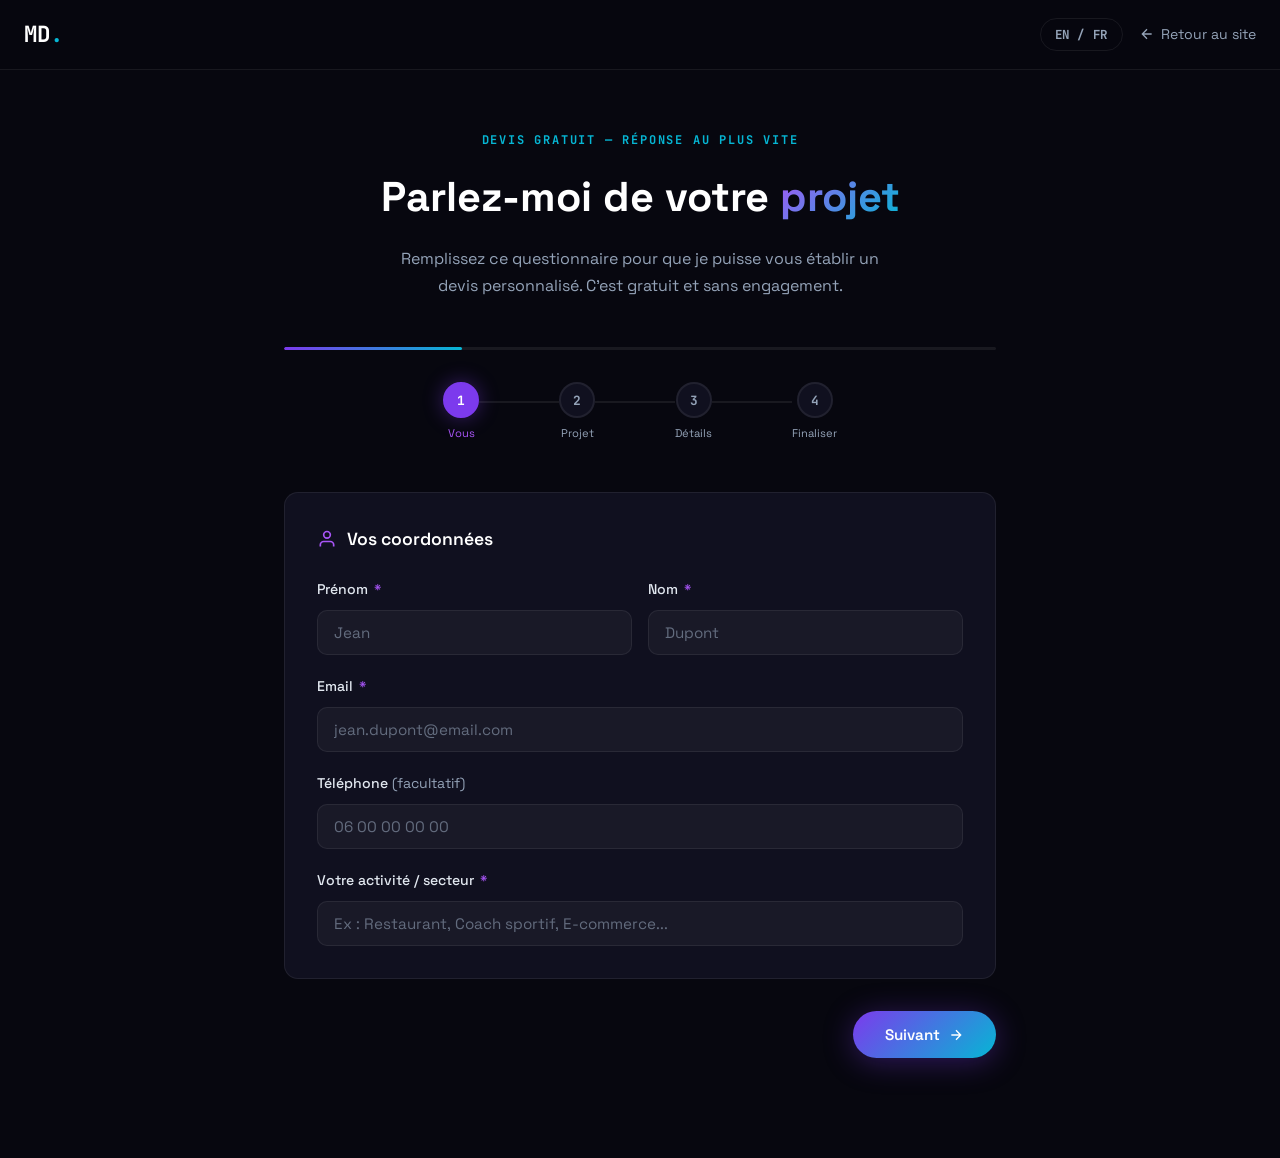
==== commit fbc2dfbd: "push" ====
--- a/questionnaire.html
+++ b/questionnaire.html
@@ -137,7 +137,7 @@
   <nav>
     <a href="index.html" class="logo">MD<span class="dot">.</span></a>
     <div class="nav-right">
-      <button class="lang-toggle" id="langToggle" onclick="switchLang()">EN</button>
+      <button class="lang-toggle" id="langToggle" onclick="switchLang()"><span data-lang="en">EN</span> / <span data-lang="fr">FR</span></button>
       <a href="index.html" class="back-link">
         <svg viewBox="0 0 24 24" fill="none" stroke="currentColor" stroke-width="2"><path d="M19 12H5M12 19l-7-7 7-7"/></svg>
         <span data-i18n="q.back">Retour au site</span>
@@ -526,8 +526,9 @@
         if (qTr[lang] && qTr[lang][key]) el.placeholder = qTr[lang][key];
       });
       document.documentElement.lang = lang;
-      const btn = document.getElementById('langToggle');
-      if (btn) btn.textContent = lang === 'fr' ? 'EN' : 'FR';
+      document.querySelectorAll('#langToggle [data-lang]').forEach(s => {
+        s.classList.toggle('active', s.getAttribute('data-lang') === lang);
+      });
       localStorage.setItem('lang', lang);
       currentLang = lang;
     }
